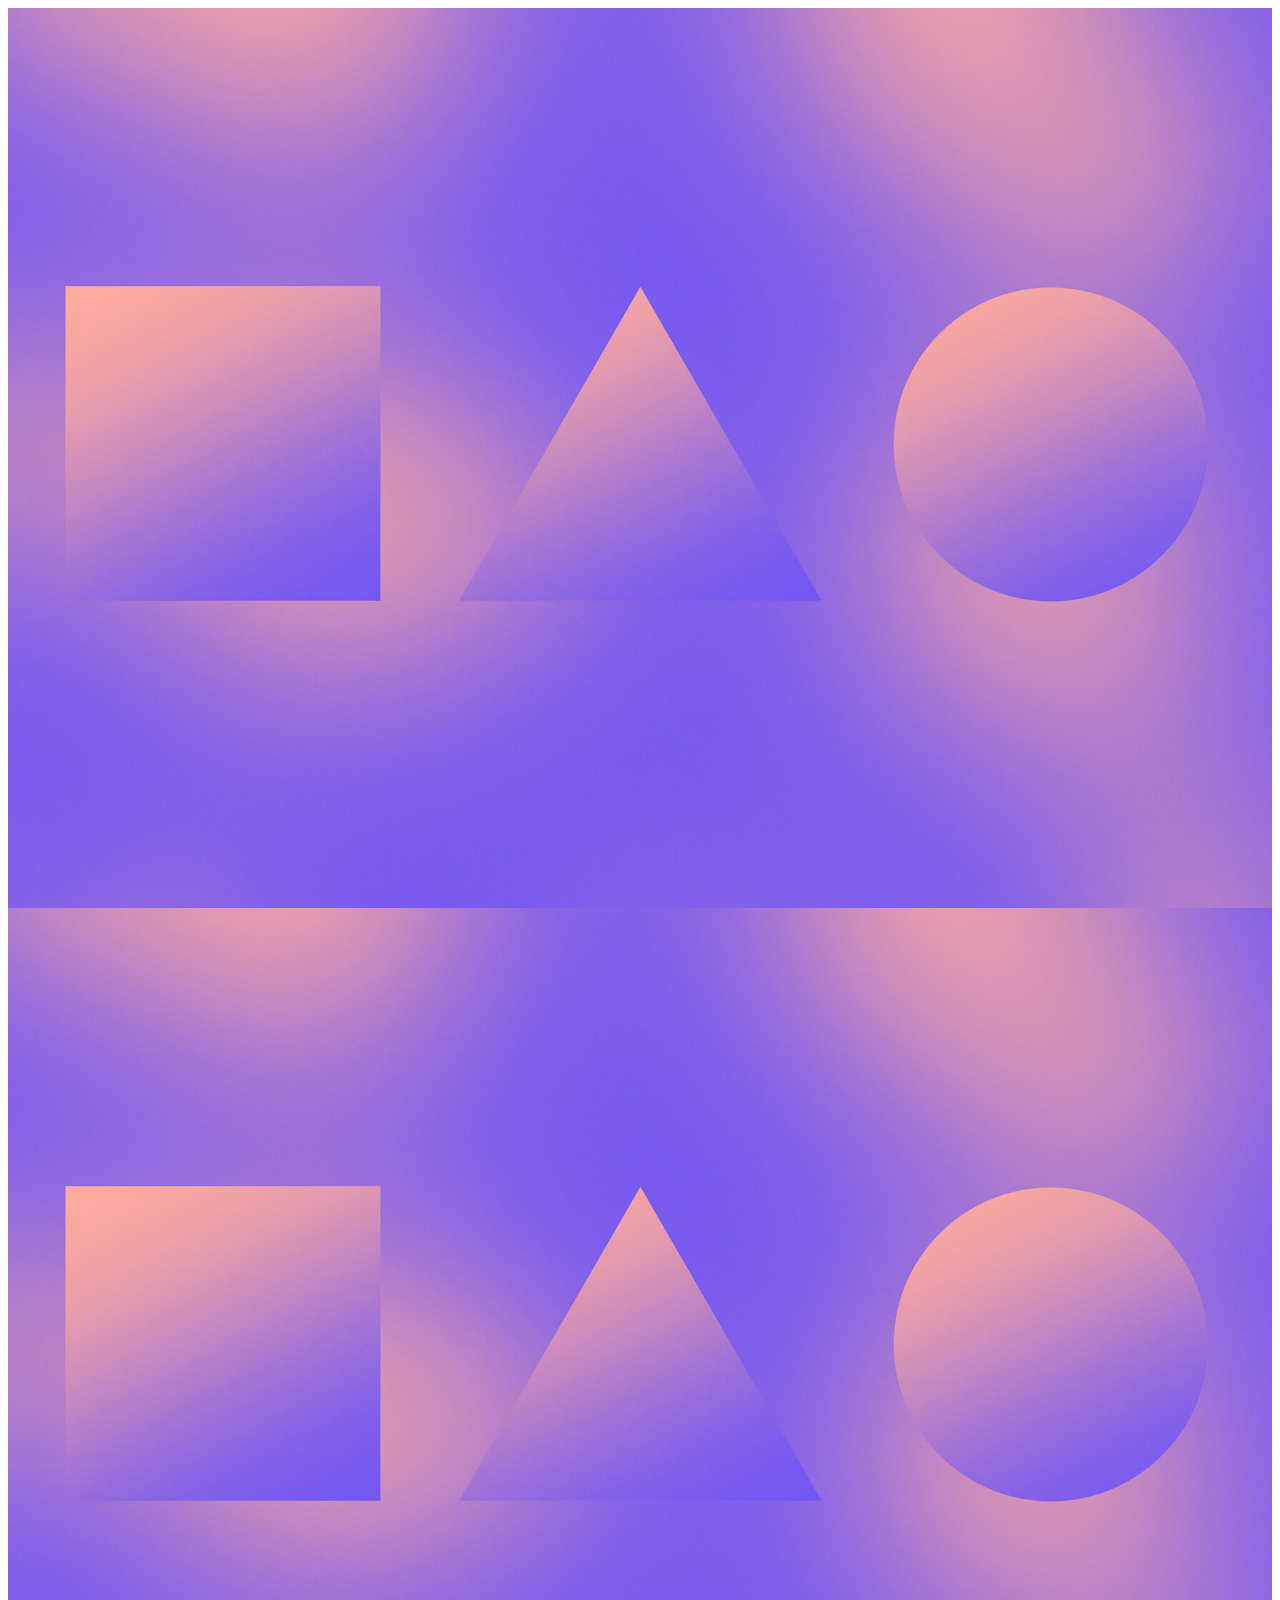
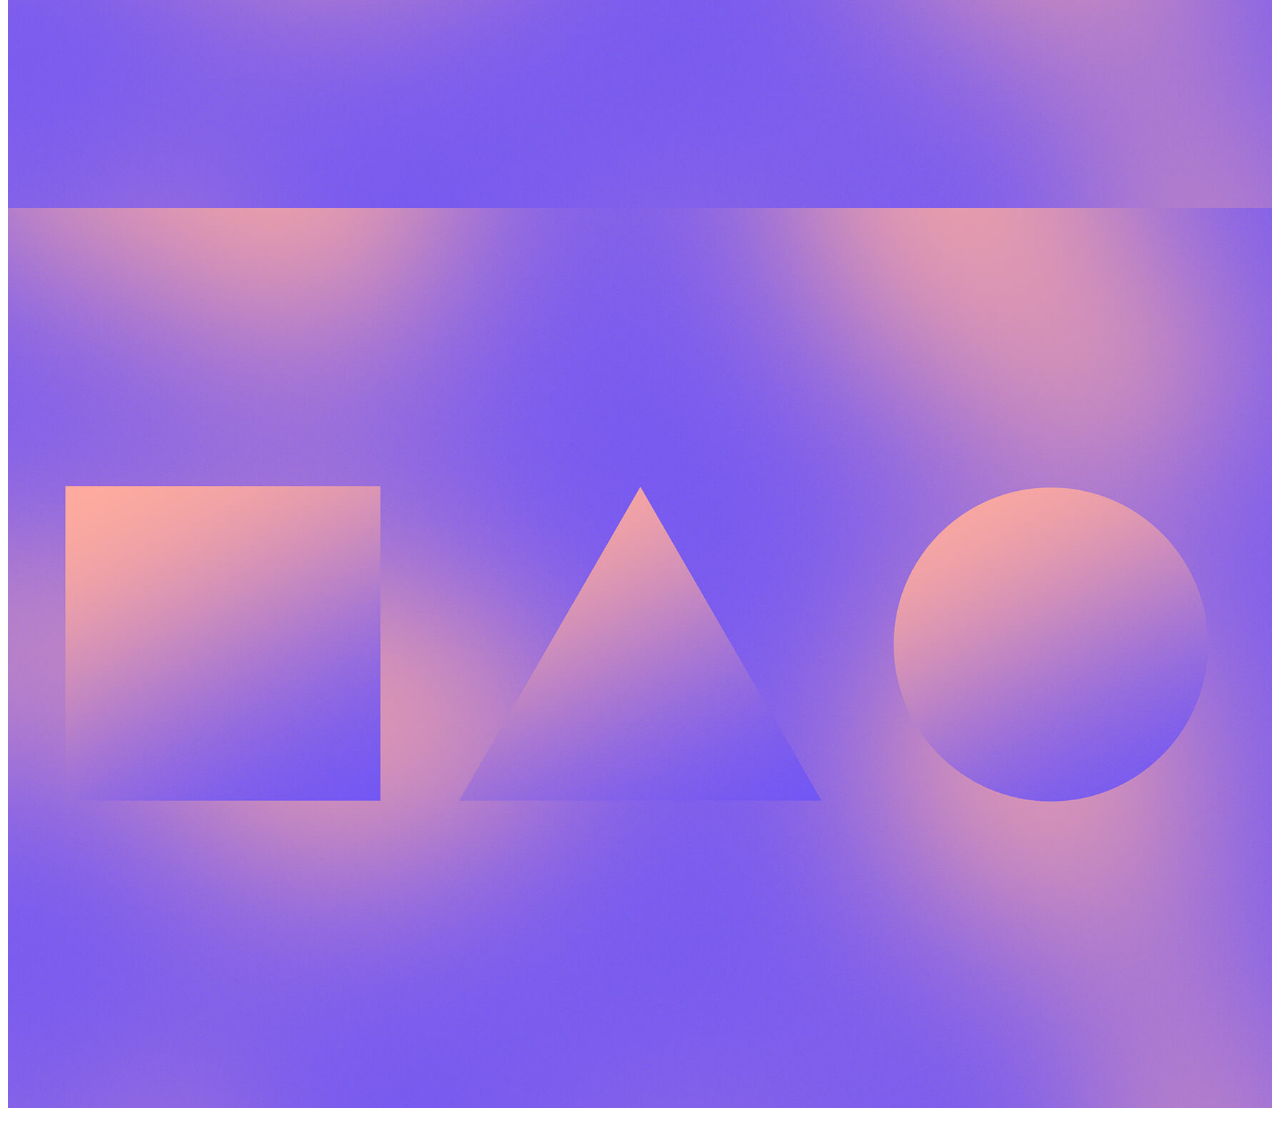
==== index.html @ d258dd38 "Finished Positioning Boxes" ====
<!DOCTYPE html>
<html lang="en">

<head>
    <meta charset="UTF-8">
    <meta name="viewport" content="width=device-width, initial-scale=1.0">
    <link rel="stylesheet" href="https://cdn.jsdelivr.net/npm/bootstrap@4.1.3/dist/css/bootstrap.min.css"
        integrity="sha384-MCw98/SFnGE8fJT3GXwEOngsV7Zt27NXFoaoApmYm81iuXoPkFOJwJ8ERdknLPMO" crossorigin="anonymous">
    <script src="https://code.jquery.com/jquery-3.3.1.slim.min.js"
        integrity="sha384-q8i/X+965DzO0rT7abK41JStQIAqVgRVzpbzo5smXKp4YfRvH+8abtTE1Pi6jizo"
        crossorigin="anonymous"></script>
    <script src="https://cdn.jsdelivr.net/npm/popper.js@1.14.3/dist/umd/popper.min.js"
        integrity="sha384-ZMP7rVo3mIykV+2+9J3UJ46jBk0WLaUAdn689aCwoqbBJiSnjAK/l8WvCWPIPm49"
        crossorigin="anonymous"></script>
    <script src="https://cdn.jsdelivr.net/npm/bootstrap@4.1.3/dist/js/bootstrap.min.js"
        integrity="sha384-ChfqqxuZUCnJSK3+MXmPNIyE6ZbWh2IMqE241rYiqJxyMiZ6OW/JmZQ5stwEULTy"
        crossorigin="anonymous"></script>
    <title>SSELF</title>
    <link rel="stylesheet" href="css/background.css">
    <link rel="stylesheet" href="css/animations.css">
    <script>
        document.addEventListener("DOMContentLoaded", function () {
            // Select all elements with the .content-box class
            const boxes = document.querySelectorAll(".content-box, .content-box-sm, .content-box-md, .content-box-lg");


            function checkScroll() {
                boxes.forEach(box => {
                    // Get the position of the box relative to the viewport
                    const boxTop = box.getBoundingClientRect().top;
                    const boxVisible = window.innerHeight - 100; // Trigger when 100px from bottom of viewport

                    if (boxTop < boxVisible) {
                        box.classList.add("show");  // Add the 'show' class to trigger the animation
                    }
                });
            }

            window.addEventListener("scroll", checkScroll);
            checkScroll();  // Run the function on page load in case elements are already in view
        });
    </script>

</head>

<body>
    <div class="background">
        <div class="center-box">
            <div class="content-box fadeIn">
                <h1>Welcome to SSELF</h1>
                <p>Empowering students through STEM experiences. lore</p>
            </div>
        </div>
    </div>
    <div class="background container-fluid">
        <!-- First Row -->
        <div class="row justify-content-center py-4">
            <div class="col-md-4">
                <div class="d-flex justify-content-center">
                    <div class="content-box-sm hidden">
                        <h2>Box 1 Small</h2>
                        <p>Lorem ipsum dolor sit, amet consectetur adipisicing elit. Suscipit omnis exercitationem
                            corporis aperiam! Qui delectus recusandae, accusantium, aliquid illo eligendi soluta,
                            tempore hic quaerat similique dicta ipsum quasi alias? Dolor!</p>
                    </div>
                </div>
            </div>
            <div class="col-md-4">
                <div class="d-flex justify-content-center">
                    <div class="content-box-md hidden">
                        <h2>Box 2 Medium</h2>
                        <p>Lorem ipsum dolor sit, amet consectetur adipisicing elit. Alias voluptatum quia illo vel
                            itaque voluptas, inventore nam porro, minus hic iste, odit recusandae quibusdam suscipit
                            praesentium provident quaerat atque facere?</p>
                    </div>
                </div>
            </div>
            <div class="col-md-4">
                <div class="d-flex justify-content-center">
                    <div class="content-box-lg hidden">
                        <h2>Box 3 Large</h2>
                        <p>Lorem ipsum dolor sit amet consectetur adipisicing elit. Accusamus ipsam voluptatibus
                            deserunt dolorum odit nesciunt maxime amet magnam asperiores voluptates quia, fuga
                            reprehenderit quidem assumenda, mollitia provident laborum nobis iusto!</p>
                    </div>
                </div>
            </div>
        </div>
    </div>
    <div class="background container-fluid">
        <div class="top-left-box">
            <div class="content-box-sm hidden">
                <h1>Top Left</h1>
                <p>Lorem ipsum dolor sit amet consectetur adipisicing elit. Adipisci numquam laborum maxime at inventore
                    minus quas tempore reiciendis ullam. Ea soluta odio placeat. Accusamus necessitatibus quo at
                    veritatis nulla explicabo?</p>
            </div>
        </div>
        <div class="top-center-box">
            <div class="content-box-sm hidden">
                <h1>Top Center</h1>
                <p>Lorem ipsum dolor sit amet consectetur adipisicing elit. Adipisci numquam laborum maxime at inventore
                    minus quas tempore reiciendis ullam. Ea soluta odio placeat. Accusamus necessitatibus quo at
                    veritatis nulla explicabo?</p>
            </div>
        </div>
        <div class="top-right-box">
            <div class="content-box-sm hidden">
                <h1>Right</h1>
                <p>Lorem ipsum dolor sit amet consectetur adipisicing elit. Adipisci numquam laborum maxime at inventore
                    minus quas tempore reiciendis ullam. Ea soluta odio placeat. Accusamus necessitatibus quo at
                    veritatis nulla explicabo?</p>
            </div>
        </div>
        <!--Center Row-->
        <div class="center-left-box">
            <div class="content-box-sm hidden">
                <h1>Left</h1>
                <p>Lorem ipsum dolor sit amet consectetur adipisicing elit. Adipisci numquam laborum maxime at inventore
                    minus quas tempore reiciendis ullam. Ea soluta odio placeat. Accusamus necessitatibus quo at
                    veritatis nulla explicabo?</p>
            </div>
        </div>
        <div class="center-box">
            <div class="content-box-sm hidden">
                <h1>Center</h1>
                <p>Lorem ipsum dolor sit amet consectetur adipisicing elit. Adipisci numquam laborum maxime at inventore
                    minus quas tempore reiciendis ullam. Ea soluta odio placeat. Accusamus necessitatibus quo at
                    veritatis nulla explicabo?</p>
            </div>
        </div>
        <div class="center-right-box">
            <div class="content-box-sm hidden">
                <h1>Right</h1>
                <p>Lorem ipsum dolor sit amet consectetur adipisicing elit. Adipisci numquam laborum maxime at inventore
                    minus quas tempore reiciendis ullam. Ea soluta odio placeat. Accusamus necessitatibus quo at
                    veritatis nulla explicabo?</p>
            </div>
        </div>
        <!--Bottom Row-->
        <div class="bottom-left-box">
            <div class="content-box-sm hidden">
                <h1>Bottom Left</h1>
                <p>Lorem ipsum dolor sit amet consectetur adipisicing elit. Adipisci numquam laborum maxime at inventore
                    minus quas tempore reiciendis ullam. Ea soluta odio placeat. Accusamus necessitatibus quo at
                    veritatis nulla explicabo?</p>
            </div>
        </div>
        <div class="bottom-center-box">
            <div class="content-box-sm hidden">
                <h1>Bottom Center</h1>
                <p>Lorem ipsum dolor sit amet consectetur adipisicing elit. Adipisci numquam laborum maxime at inventore
                    minus quas tempore reiciendis ullam. Ea soluta odio placeat. Accusamus necessitatibus quo at
                    veritatis nulla explicabo?</p>
            </div>
        </div>
        <div class="bottom-right-box">
            <div class="content-box-sm hidden">
                <h1>Bottom Right</h1>
                <p>Lorem ipsum dolor sit amet consectetur adipisicing elit. Adipisci numquam laborum maxime at inventore
                    minus quas tempore reiciendis ullam. Ea soluta odio placeat. Accusamus necessitatibus quo at
                    veritatis nulla explicabo?</p>
            </div>
        </div>
    </div>

</body>

</html>
---- css/background.css ----
.background {
    background: url('../bgsample.jpeg') no-repeat center center/cover;
    height: 100vh;
    position: relative;
}

/* Centered text box */
.content-box {
    background: rgba(255, 255, 255, 0.8);
    padding: 20px;
    border-radius: 10px;
    text-align: center;
    box-shadow: 0 4px 6px rgba(0, 0, 0, 0.1);
    max-width: 600px;
}

/* Widths */
.content-box-sm {
    background: rgba(255, 255, 255, 0.8);
    padding: 20px;
    border-radius: 10px;
    text-align: center;
    box-shadow: 0 4px 6px rgba(0, 0, 0, 0.1);
    max-width: 400px;
}

.content-box-md {
    background: rgba(255, 255, 255, 0.8);
    padding: 20px;
    border-radius: 10px;
    text-align: center;
    box-shadow: 0 4px 6px rgba(0, 0, 0, 0.1);
    max-width: 600px;
}

.content-box-lg {
    background: rgba(255, 255, 255, 0.8);
    padding: 20px;
    border-radius: 10px;
    text-align: center;
    box-shadow: 0 4px 6px rgba(0, 0, 0, 0.1);
    width: 800px; /* Make it fill the column */
}

/* Center Positioned Box */
.center-box {
    position: absolute;
    top: 50%;
    left: 50%;
    transform: translateY(-50%) translateX(-50%); 
}

/* Center Left Positioned Box */
.center-left-box {
    position: absolute;
    top: 50%;
    left: 20px;
    transform: translateY(-50%); /* Centers vertically */
}

/* Center Right Positioned Box */
.center-right-box {
    position: absolute;
    top: 50%;
    right: 20px;
    transform: translateY(-50%);
}

/* Top Right Positioned Box */
.top-right-box {
    position: absolute;
    top: 20px; /* Adjust as needed */
    right: 20px; /* Adjust as needed */
}

/* Top Left Positioned Box */
.top-left-box {
    position: absolute;
    top: 20px;
    left: 20px;
}

.top-center-box {
    position: absolute;
    top: 20px;
    left: 50%;
    transform: translateX(-50%); 
}

/* Bottom Right Positioned Box */
.bottom-right-box {
    position: absolute;
    bottom: 20px;
    right: 20px;
}

/* Bottom Left Positioned Box */
.bottom-left-box {
    position: absolute;
    bottom: 20px;
    left: 20px;
}

.bottom-center-box {
    position: absolute;
    bottom: 20px;
    left: 50%;
    transform: translateX(-50%); 
}
---- css/animations.css ----
.hidden {
    opacity: 0;
    transform: translateY(50px);
    transition: opacity 1s ease-out, transform 1s ease-out;
}

.show {
    opacity: 1;
    transform: translateY(0);
}

@keyframes fadeIn {
    0% {
        opacity: 0;
        transform: translateY(50px);
    }
    100% {
        opacity: 1;
        transform: translateY(0);
    }
}

.fadeIn {
    /* Animation */
    opacity: 0; /* Start hidden */
    animation: fadeIn 1.5s ease-out forwards;
}
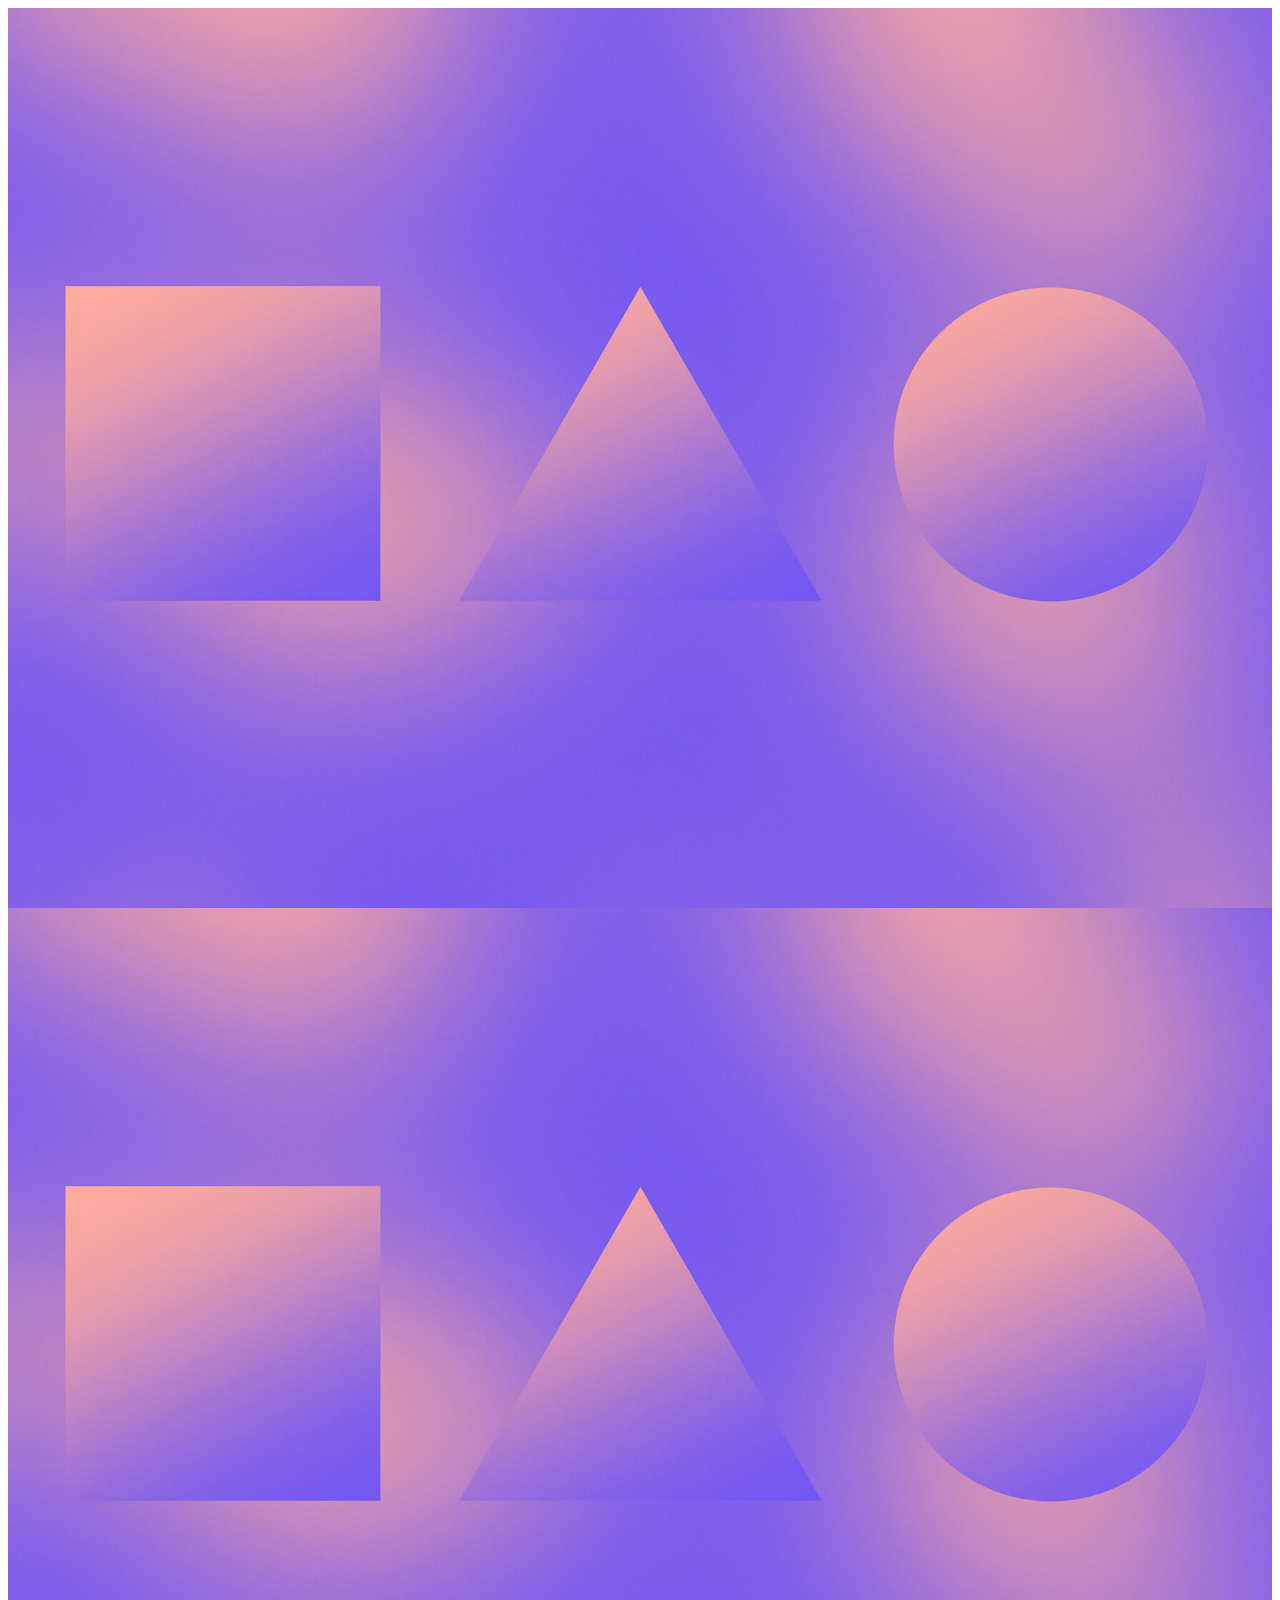
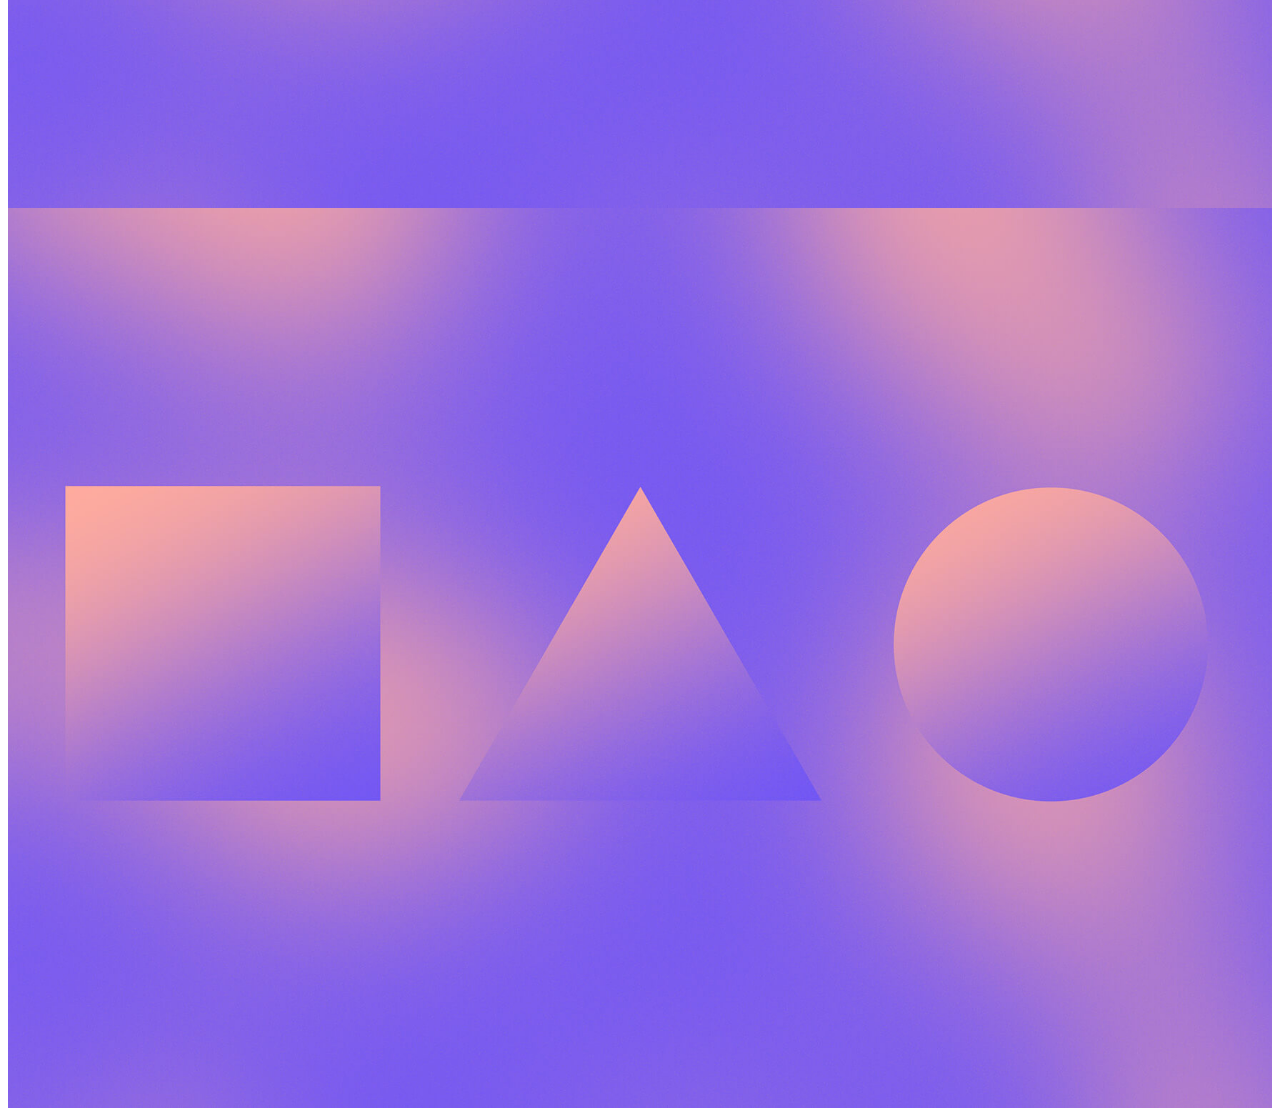
==== commit bff99811: "changed font, revised positioning using columns" ====
--- a/index.html
+++ b/index.html
@@ -18,6 +18,7 @@
     <title>SSELF</title>
     <link rel="stylesheet" href="css/background.css">
     <link rel="stylesheet" href="css/animations.css">
+    <link rel="stylesheet" href="css/typography.css">
     <script>
         document.addEventListener("DOMContentLoaded", function () {
             // Select all elements with the .content-box class
@@ -54,7 +55,7 @@
     </div>
     <div class="background container-fluid">
         <!-- First Row -->
-        <div class="row justify-content-center py-4">
+        <div class="row py-4">
             <div class="col-md-4">
                 <div class="d-flex justify-content-center">
                     <div class="content-box-sm hidden">
@@ -88,82 +89,30 @@
         </div>
     </div>
     <div class="background container-fluid">
-        <div class="top-left-box">
-            <div class="content-box-sm hidden">
-                <h1>Top Left</h1>
-                <p>Lorem ipsum dolor sit amet consectetur adipisicing elit. Adipisci numquam laborum maxime at inventore
-                    minus quas tempore reiciendis ullam. Ea soluta odio placeat. Accusamus necessitatibus quo at
-                    veritatis nulla explicabo?</p>
+        
+        <div class="row py-4 justify-content-center v-center">
+            <div class="col-md-4">
+                <div class="d-flex">
+                    <div class="content-box-lg hidden">
+                        <h2>Box 1 Medium</h2>
+                        <p>Lorem ipsum dolor sit, amet consectetur adipisicing elit. Alias voluptatum quia illo vel
+                            itaque voluptas, inventore nam porro, minus hic iste, odit recusandae quibusdam suscipit
+                            praesentium provident quaerat atque facere?</p>
+                    </div>
+                </div>
             </div>
-        </div>
-        <div class="top-center-box">
-            <div class="content-box-sm hidden">
-                <h1>Top Center</h1>
-                <p>Lorem ipsum dolor sit amet consectetur adipisicing elit. Adipisci numquam laborum maxime at inventore
-                    minus quas tempore reiciendis ullam. Ea soluta odio placeat. Accusamus necessitatibus quo at
-                    veritatis nulla explicabo?</p>
-            </div>
-        </div>
-        <div class="top-right-box">
-            <div class="content-box-sm hidden">
-                <h1>Right</h1>
-                <p>Lorem ipsum dolor sit amet consectetur adipisicing elit. Adipisci numquam laborum maxime at inventore
-                    minus quas tempore reiciendis ullam. Ea soluta odio placeat. Accusamus necessitatibus quo at
-                    veritatis nulla explicabo?</p>
-            </div>
-        </div>
-        <!--Center Row-->
-        <div class="center-left-box">
-            <div class="content-box-sm hidden">
-                <h1>Left</h1>
-                <p>Lorem ipsum dolor sit amet consectetur adipisicing elit. Adipisci numquam laborum maxime at inventore
-                    minus quas tempore reiciendis ullam. Ea soluta odio placeat. Accusamus necessitatibus quo at
-                    veritatis nulla explicabo?</p>
-            </div>
-        </div>
-        <div class="center-box">
-            <div class="content-box-sm hidden">
-                <h1>Center</h1>
-                <p>Lorem ipsum dolor sit amet consectetur adipisicing elit. Adipisci numquam laborum maxime at inventore
-                    minus quas tempore reiciendis ullam. Ea soluta odio placeat. Accusamus necessitatibus quo at
-                    veritatis nulla explicabo?</p>
-            </div>
-        </div>
-        <div class="center-right-box">
-            <div class="content-box-sm hidden">
-                <h1>Right</h1>
-                <p>Lorem ipsum dolor sit amet consectetur adipisicing elit. Adipisci numquam laborum maxime at inventore
-                    minus quas tempore reiciendis ullam. Ea soluta odio placeat. Accusamus necessitatibus quo at
-                    veritatis nulla explicabo?</p>
-            </div>
-        </div>
-        <!--Bottom Row-->
-        <div class="bottom-left-box">
-            <div class="content-box-sm hidden">
-                <h1>Bottom Left</h1>
-                <p>Lorem ipsum dolor sit amet consectetur adipisicing elit. Adipisci numquam laborum maxime at inventore
-                    minus quas tempore reiciendis ullam. Ea soluta odio placeat. Accusamus necessitatibus quo at
-                    veritatis nulla explicabo?</p>
-            </div>
-        </div>
-        <div class="bottom-center-box">
-            <div class="content-box-sm hidden">
-                <h1>Bottom Center</h1>
-                <p>Lorem ipsum dolor sit amet consectetur adipisicing elit. Adipisci numquam laborum maxime at inventore
-                    minus quas tempore reiciendis ullam. Ea soluta odio placeat. Accusamus necessitatibus quo at
-                    veritatis nulla explicabo?</p>
-            </div>
-        </div>
-        <div class="bottom-right-box">
-            <div class="content-box-sm hidden">
-                <h1>Bottom Right</h1>
-                <p>Lorem ipsum dolor sit amet consectetur adipisicing elit. Adipisci numquam laborum maxime at inventore
-                    minus quas tempore reiciendis ullam. Ea soluta odio placeat. Accusamus necessitatibus quo at
-                    veritatis nulla explicabo?</p>
+            <div class="col-md-4">
+                <div class="d-flex">
+                    <div class="content-box-lg hidden">
+                        <h2>Box 2 Medium</h2>
+                        <p>Lorem ipsum dolor sit, amet consectetur adipisicing elit. Alias voluptatum quia illo vel
+                            itaque voluptas, inventore nam porro, minus hic iste, odit recusandae quibusdam suscipit
+                            praesentium provident quaerat atque facere?</p>
+                    </div>
+                </div>
             </div>
         </div>
     </div>
-
 </body>
 
 </html>--- a/css/background.css
+++ b/css/background.css
@@ -12,6 +12,7 @@
     text-align: center;
     box-shadow: 0 4px 6px rgba(0, 0, 0, 0.1);
     max-width: 600px;
+    margin-bottom: 20px;
 }
 
 /* Widths */
@@ -22,6 +23,7 @@
     text-align: center;
     box-shadow: 0 4px 6px rgba(0, 0, 0, 0.1);
     max-width: 400px;
+    margin-bottom: 20px;
 }
 
 .content-box-md {
@@ -31,6 +33,7 @@
     text-align: center;
     box-shadow: 0 4px 6px rgba(0, 0, 0, 0.1);
     max-width: 600px;
+    margin-bottom: 20px;
 }
 
 .content-box-lg {
@@ -40,6 +43,13 @@
     text-align: center;
     box-shadow: 0 4px 6px rgba(0, 0, 0, 0.1);
     width: 800px; /* Make it fill the column */
+    margin-bottom: 20px;
+}
+
+.v-center{
+    position: relative;
+    top: 50%;
+    transform: translateY(-50%);
 }
 
 /* Center Positioned Box */
--- a/css/typography.css
+++ b/css/typography.css
@@ -0,0 +1,11 @@
+h1 {
+    font-family: Impact, Haettenschweiler, 'Arial Narrow Bold', sans-serif;
+}
+
+h2 {
+    font-family: Impact, Haettenschweiler, 'Arial Narrow Bold', sans-serif;
+}
+
+p {
+    font-family: Cambria, Cochin, Georgia, Times, 'Times New Roman', serif
+}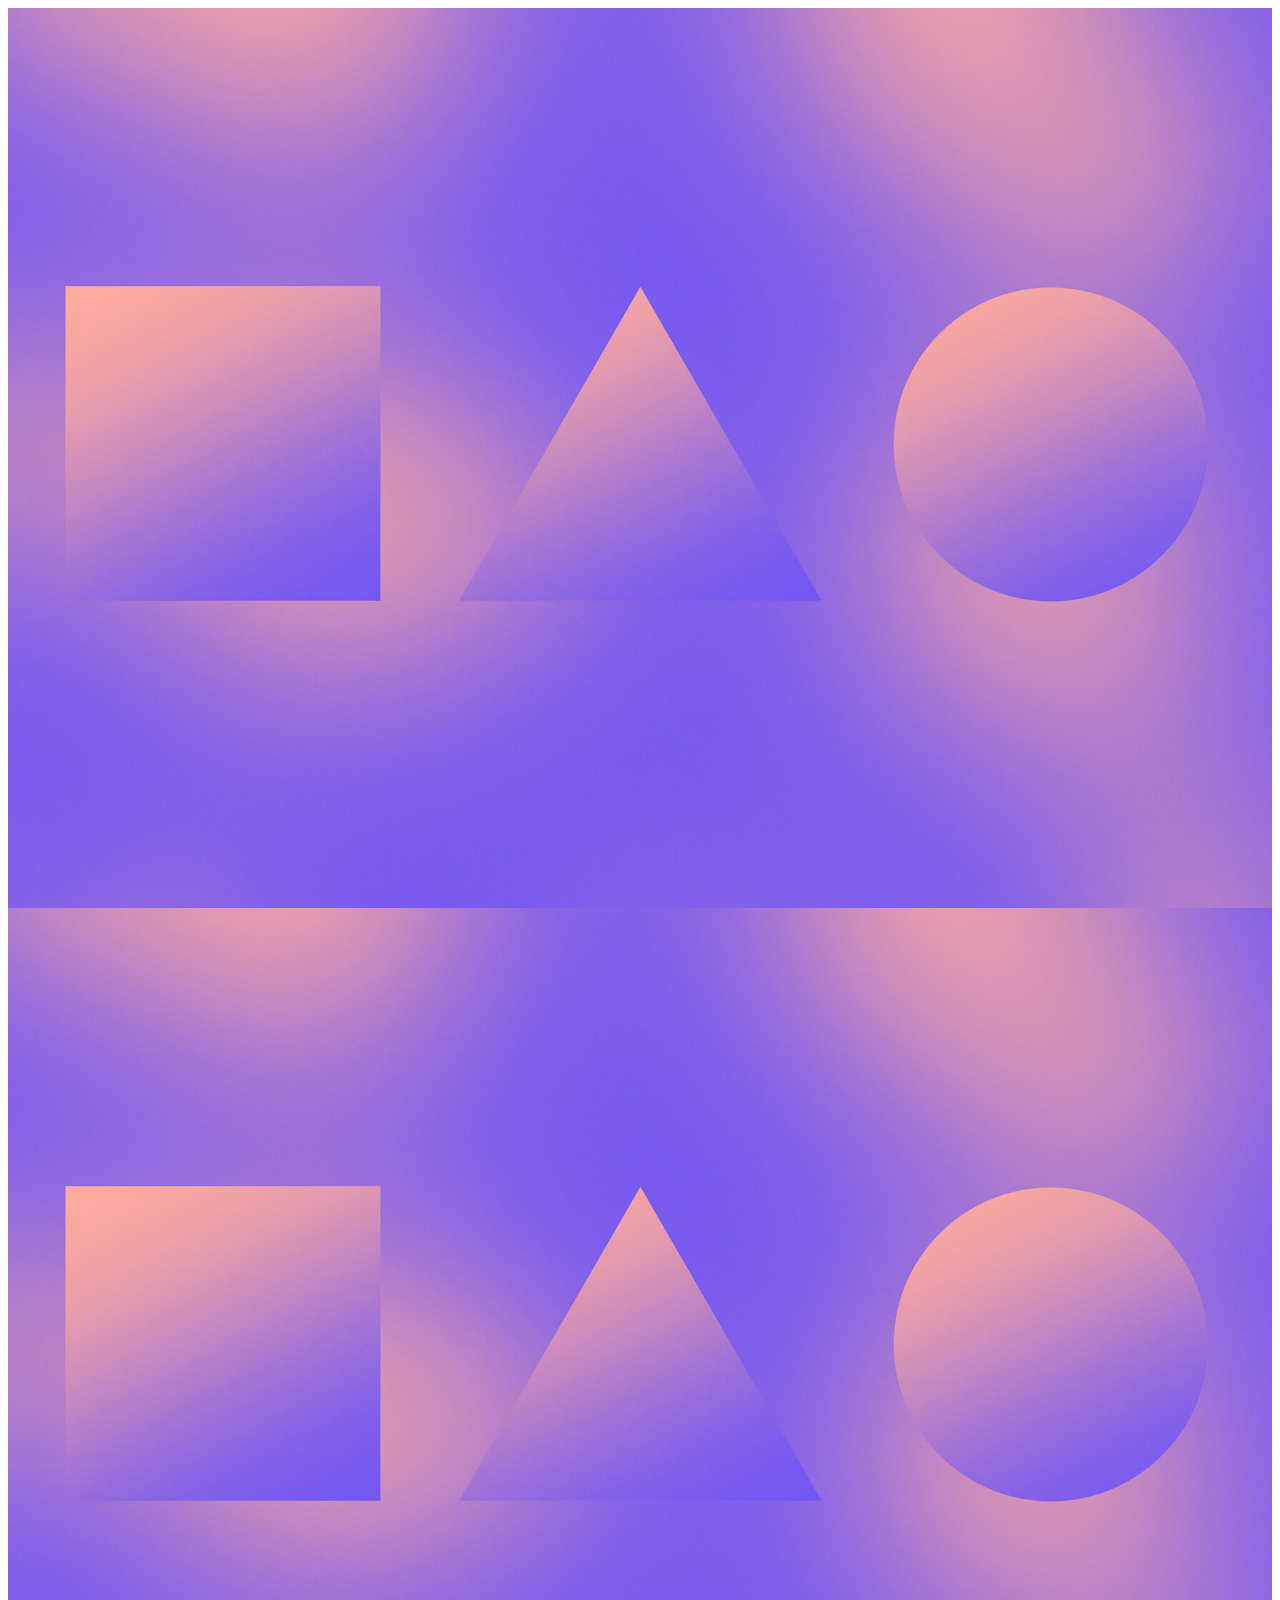
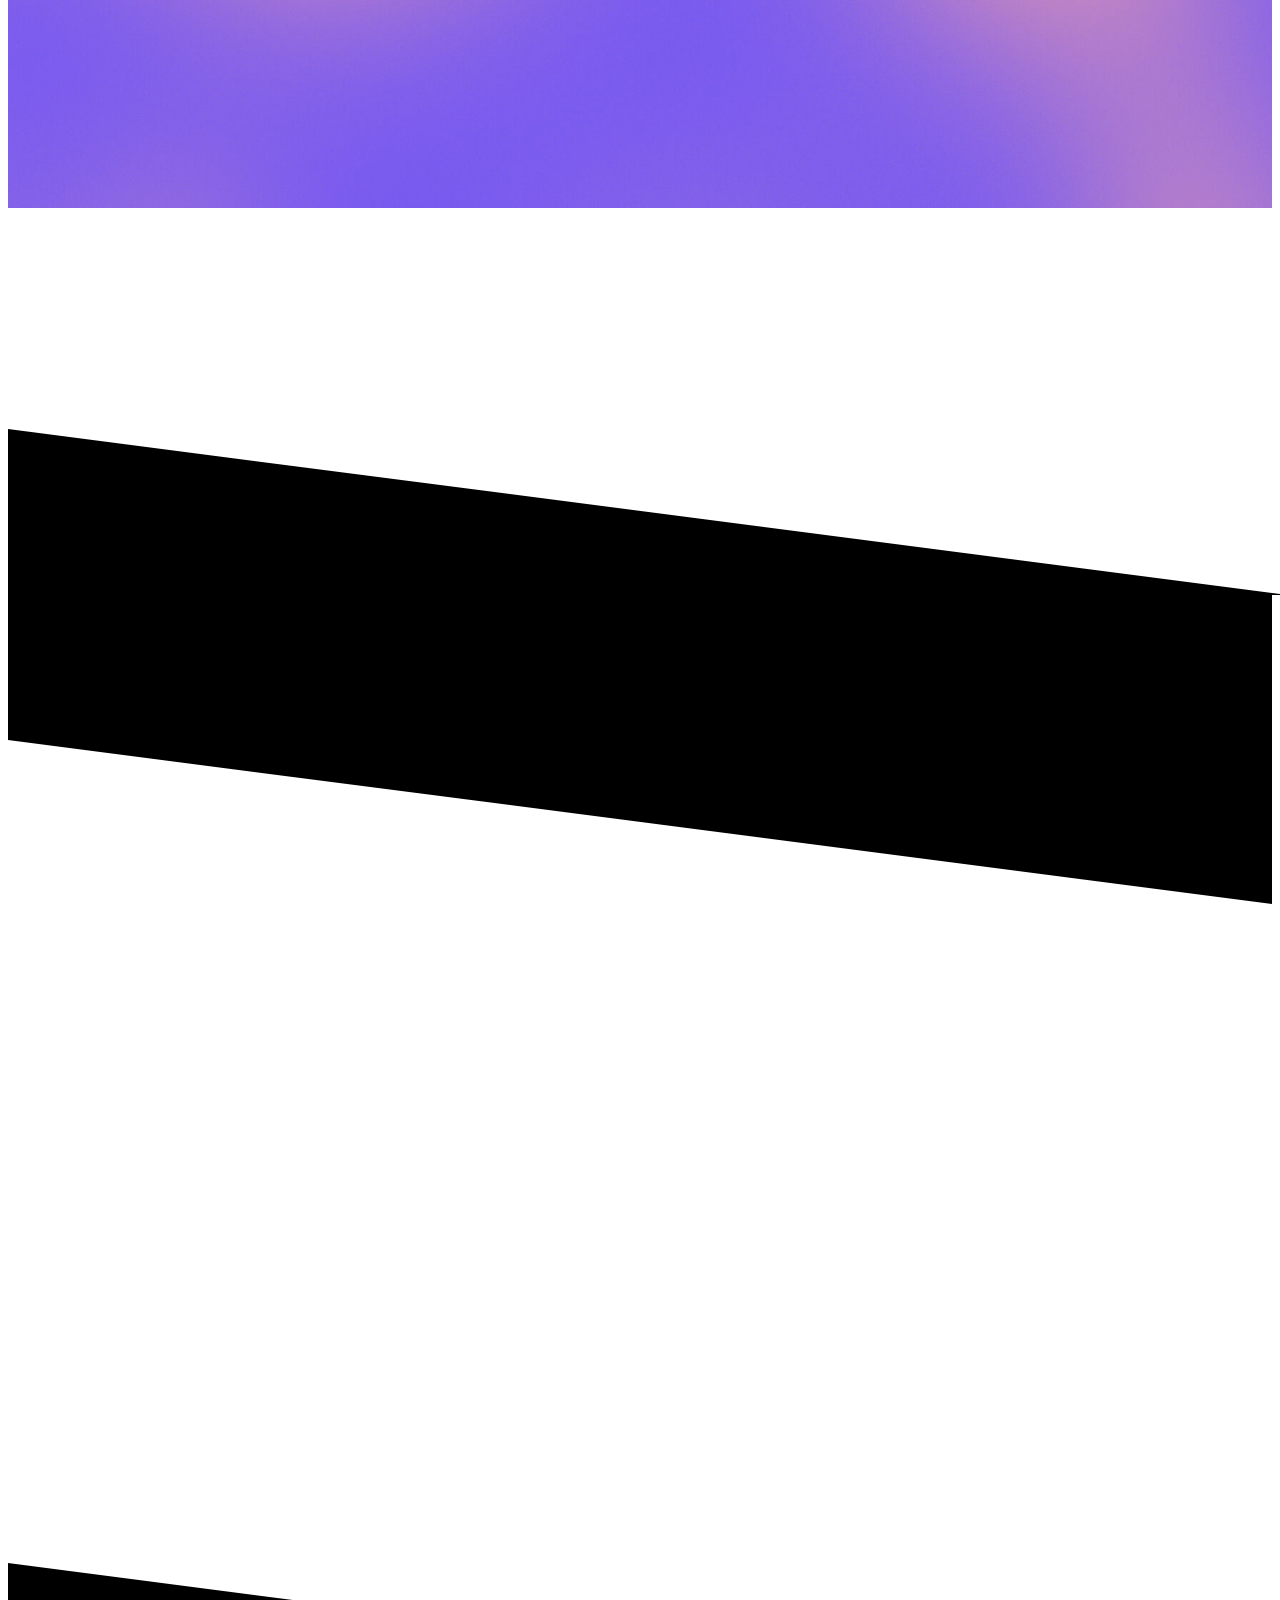
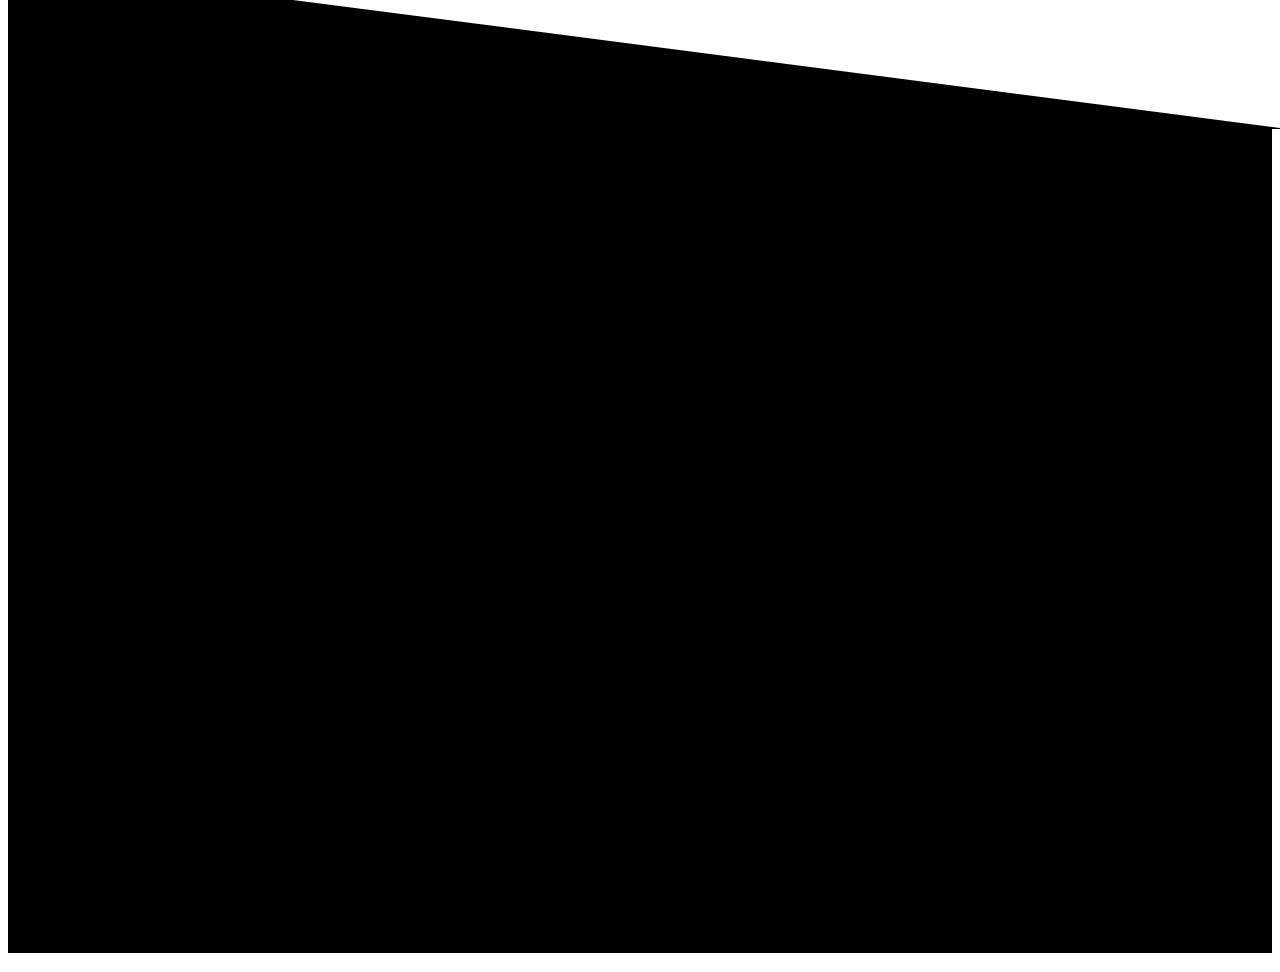
==== commit 8b532982: "revised css and added a sample content page" ====
--- a/index.html
+++ b/index.html
@@ -4,6 +4,7 @@
 <head>
     <meta charset="UTF-8">
     <meta name="viewport" content="width=device-width, initial-scale=1.0">
+    <!-- stylesheets -->
     <link rel="stylesheet" href="https://cdn.jsdelivr.net/npm/bootstrap@4.1.3/dist/css/bootstrap.min.css"
         integrity="sha384-MCw98/SFnGE8fJT3GXwEOngsV7Zt27NXFoaoApmYm81iuXoPkFOJwJ8ERdknLPMO" crossorigin="anonymous">
     <script src="https://code.jquery.com/jquery-3.3.1.slim.min.js"
@@ -15,14 +16,15 @@
     <script src="https://cdn.jsdelivr.net/npm/bootstrap@4.1.3/dist/js/bootstrap.min.js"
         integrity="sha384-ChfqqxuZUCnJSK3+MXmPNIyE6ZbWh2IMqE241rYiqJxyMiZ6OW/JmZQ5stwEULTy"
         crossorigin="anonymous"></script>
-    <title>SSELF</title>
     <link rel="stylesheet" href="css/background.css">
     <link rel="stylesheet" href="css/animations.css">
     <link rel="stylesheet" href="css/typography.css">
+    <link rel="stylesheet" href="css/content-box.css">
+    <title>SSELF</title>
     <script>
         document.addEventListener("DOMContentLoaded", function () {
             // Select all elements with the .content-box class
-            const boxes = document.querySelectorAll(".content-box, .content-box-sm, .content-box-md, .content-box-lg");
+            const boxes = document.querySelectorAll("content-box");
 
 
             function checkScroll() {
@@ -53,66 +55,154 @@
             </div>
         </div>
     </div>
+
+
     <div class="background container-fluid">
         <!-- First Row -->
         <div class="row py-4">
-            <div class="col-md-4">
+            <div class="col-md-12">
                 <div class="d-flex justify-content-center">
-                    <div class="content-box-sm hidden">
+                    <content-box class="sm hidden">
                         <h2>Box 1 Small</h2>
                         <p>Lorem ipsum dolor sit, amet consectetur adipisicing elit. Suscipit omnis exercitationem
                             corporis aperiam! Qui delectus recusandae, accusantium, aliquid illo eligendi soluta,
                             tempore hic quaerat similique dicta ipsum quasi alias? Dolor!</p>
-                    </div>
-                </div>
-            </div>
-            <div class="col-md-4">
+                    </content-box>
+                </div>
+            </div>
+
+            <div class="col-md-12">
                 <div class="d-flex justify-content-center">
-                    <div class="content-box-md hidden">
+                    <content-box class="md hidden">
                         <h2>Box 2 Medium</h2>
                         <p>Lorem ipsum dolor sit, amet consectetur adipisicing elit. Alias voluptatum quia illo vel
                             itaque voluptas, inventore nam porro, minus hic iste, odit recusandae quibusdam suscipit
                             praesentium provident quaerat atque facere?</p>
-                    </div>
-                </div>
-            </div>
-            <div class="col-md-4">
+                    </content-box>
+                </div>
+            </div>
+            <div class="col-md-12">
                 <div class="d-flex justify-content-center">
-                    <div class="content-box-lg hidden">
+                    <content-box class="lg hidden">
                         <h2>Box 3 Large</h2>
                         <p>Lorem ipsum dolor sit amet consectetur adipisicing elit. Accusamus ipsam voluptatibus
                             deserunt dolorum odit nesciunt maxime amet magnam asperiores voluptates quia, fuga
                             reprehenderit quidem assumenda, mollitia provident laborum nobis iusto!</p>
-                    </div>
-                </div>
-            </div>
-        </div>
-    </div>
-    <div class="background container-fluid">
-        
-        <div class="row py-4 justify-content-center v-center">
-            <div class="col-md-4">
-                <div class="d-flex">
-                    <div class="content-box-lg hidden">
+                    </content-box>
+                </div>
+            </div>
+        </div>
+    </div>
+
+    <div class="seperator"></div>
+    <div class="bg white container-fluid my-4">
+        <div class="row py-4 justify-content-center ">
+            <div class="col-md-4">
+                <div class="d-flex">
+                    <content-box class="lg hidden">
                         <h2>Box 1 Medium</h2>
                         <p>Lorem ipsum dolor sit, amet consectetur adipisicing elit. Alias voluptatum quia illo vel
                             itaque voluptas, inventore nam porro, minus hic iste, odit recusandae quibusdam suscipit
                             praesentium provident quaerat atque facere?</p>
-                    </div>
-                </div>
-            </div>
-            <div class="col-md-4">
-                <div class="d-flex">
-                    <div class="content-box-lg hidden">
+                    </content-box>
+                </div>
+            </div>
+            <div class="col-md-4">
+                <div class="d-flex">
+                    <content-box class="lg hidden">
                         <h2>Box 2 Medium</h2>
                         <p>Lorem ipsum dolor sit, amet consectetur adipisicing elit. Alias voluptatum quia illo vel
                             itaque voluptas, inventore nam porro, minus hic iste, odit recusandae quibusdam suscipit
                             praesentium provident quaerat atque facere?</p>
-                    </div>
-                </div>
-            </div>
-        </div>
-    </div>
+                    </content-box>
+                </div>
+            </div>
+        </div>
+    </div>
+    <div class="seperator-black"></div>
+    <div class="bg black container-fluid">
+        <div class="row py-4 justify-content-center ">
+            <div class="col-md-4">
+                <div class="d-flex">
+                    <content-box class="lg hidden">
+                        <h2>Box 1 Medium</h2>
+                        <p>Lorem ipsum dolor sit, amet consectetur adipisicing elit. Alias voluptatum quia illo vel
+                            itaque voluptas, inventore nam porro, minus hic iste, odit recusandae quibusdam suscipit
+                            praesentium provident quaerat atque facere?</p>
+                    </content-box>
+                </div>
+            </div>
+            <div class="col-md-4">
+                <div class="d-flex">
+                    <content-box class="lg hidden">
+                        <h2>Box 2 Medium</h2>
+                        <p>Lorem ipsum dolor sit, amet consectetur adipisicing elit. Alias voluptatum quia illo vel
+                            itaque voluptas, inventore nam porro, minus hic iste, odit recusandae quibusdam suscipit
+                            praesentium provident quaerat atque facere?</p>
+                    </content-box>
+                </div>
+            </div>
+        </div>
+    </div>
+    <div class="seperator-white"></div>
+
+    <div class="bg white container-fluid">
+        <div class="row py-4 justify-content-center ">
+            <div class="col-md-12">
+                <div class="d-flex">
+                    <content-box class="max hidden">
+                        <div class="row">
+                            <div class="col-md-4">
+                                <div class="v-center">
+                                    <h2>Box 2 Medium</h2>
+                                    <p>Lorem ipsum dolor sit, amet consectetur adipisicing elit. Alias voluptatum quia
+                                        illo vel
+                                        itaque voluptas, inventore nam porro, minus hic iste, odit recusandae quibusdam
+                                        suscipit
+                                        praesentium provident quaerat atque facere?</p>
+                                </div>
+                            </div>
+                            <div class="col-md-8">
+                                <img src="bgsample.jpeg" width="100%">
+                            </div>
+                        </div>
+                    </content-box>
+                </div>
+            </div>
+        </div>
+    </div>
+
+
+    <div class="seperator-black"></div>
+
+    <div class="bg black container-fluid">
+        <div class="row py-4 justify-content-center ">
+            <div class="col-md-12">
+                <div class="d-flex">
+                    <content-box class="max hidden">
+                        <div class="row">
+                            <div class="col-md-8">
+
+                                <img class="hoverable" src="bgsample.jpeg" width="100%">
+                            </div>
+                            <div class="col-md-4">
+                                <div class="v-center">
+                                    <h2>Box 2 Medium</h2>
+                                    <p>Lorem ipsum dolor sit, amet consectetur adipisicing elit. Alias voluptatum quia
+                                        illo vel
+                                        itaque voluptas, inventore nam porro, minus hic iste, odit recusandae quibusdam
+                                        suscipit
+                                        praesentium provident quaerat atque facere?</p>
+                                </div>
+                            </div>
+                        </div>
+                    </content-box>
+                </div>
+            </div>
+        </div>
+    </div>
+
+
 </body>
 
 </html>--- a/css/background.css
+++ b/css/background.css
@@ -2,118 +2,44 @@
     background: url('../bgsample.jpeg') no-repeat center center/cover;
     height: 100vh;
     position: relative;
+    z-index: -1;
 }
 
-/* Centered text box */
-.content-box {
-    background: rgba(255, 255, 255, 0.8);
-    padding: 20px;
-    border-radius: 10px;
-    text-align: center;
-    box-shadow: 0 4px 6px rgba(0, 0, 0, 0.1);
-    max-width: 600px;
-    margin-bottom: 20px;
+.bg {
+    background-color: transparent;
 }
 
-/* Widths */
-.content-box-sm {
-    background: rgba(255, 255, 255, 0.8);
-    padding: 20px;
-    border-radius: 10px;
-    text-align: center;
-    box-shadow: 0 4px 6px rgba(0, 0, 0, 0.1);
-    max-width: 400px;
-    margin-bottom: 20px;
+.bg.white {
+    background-color: white;
 }
 
-.content-box-md {
-    background: rgba(255, 255, 255, 0.8);
-    padding: 20px;
-    border-radius: 10px;
-    text-align: center;
-    box-shadow: 0 4px 6px rgba(0, 0, 0, 0.1);
-    max-width: 600px;
-    margin-bottom: 20px;
+.bg.black {
+    background-color: black;
 }
 
-.content-box-lg {
-    background: rgba(255, 255, 255, 0.8);
-    padding: 20px;
-    border-radius: 10px;
-    text-align: center;
-    box-shadow: 0 4px 6px rgba(0, 0, 0, 0.1);
-    width: 800px; /* Make it fill the column */
-    margin-bottom: 20px;
+.bg.blue {
+    background-color:#0c2c6c;
 }
 
-.v-center{
-    position: relative;
-    top: 50%;
-    transform: translateY(-50%);
+.seperator {
+    width: 0;
+    height: 0;
+    border-right: 100vw solid transparent;
+    border-bottom: 6vw solid transparent;
 }
-
-/* Center Positioned Box */
-.center-box {
-    position: absolute;
-    top: 50%;
-    left: 50%;
-    transform: translateY(-50%) translateX(-50%); 
+.seperator-white {
+    width: 0;
+    height: 0;
+    border-right: 100vw solid transparent;
+    border-bottom: 13vw solid white;
+    margin-top: -13vw;
+    z-index: 1;
 }
-
-/* Center Left Positioned Box */
-.center-left-box {
-    position: absolute;
-    top: 50%;
-    left: 20px;
-    transform: translateY(-50%); /* Centers vertically */
-}
-
-/* Center Right Positioned Box */
-.center-right-box {
-    position: absolute;
-    top: 50%;
-    right: 20px;
-    transform: translateY(-50%);
-}
-
-/* Top Right Positioned Box */
-.top-right-box {
-    position: absolute;
-    top: 20px; /* Adjust as needed */
-    right: 20px; /* Adjust as needed */
-}
-
-/* Top Left Positioned Box */
-.top-left-box {
-    position: absolute;
-    top: 20px;
-    left: 20px;
-}
-
-.top-center-box {
-    position: absolute;
-    top: 20px;
-    left: 50%;
-    transform: translateX(-50%); 
-}
-
-/* Bottom Right Positioned Box */
-.bottom-right-box {
-    position: absolute;
-    bottom: 20px;
-    right: 20px;
-}
-
-/* Bottom Left Positioned Box */
-.bottom-left-box {
-    position: absolute;
-    bottom: 20px;
-    left: 20px;
-}
-
-.bottom-center-box {
-    position: absolute;
-    bottom: 20px;
-    left: 50%;
-    transform: translateX(-50%); 
-}
+.seperator-black {
+    width: 0;
+    height: 0;
+    border-right: 100vw solid transparent;
+    border-bottom: 13vw solid black;
+    margin-top: -13vw;
+    z-index: 1;
+}--- a/css/typography.css
+++ b/css/typography.css
@@ -1,11 +1,21 @@
 h1 {
     font-family: Impact, Haettenschweiler, 'Arial Narrow Bold', sans-serif;
+    color: #0c2c6c;
 }
 
 h2 {
     font-family: Impact, Haettenschweiler, 'Arial Narrow Bold', sans-serif;
+    color: #0c2c6c;
 }
 
 p {
     font-family: Cambria, Cochin, Georgia, Times, 'Times New Roman', serif
+}
+
+.txt {
+    color: black;
+}
+
+.txt.white {
+    color: white;
 }--- a/css/content-box.css
+++ b/css/content-box.css
@@ -0,0 +1,119 @@
+content-box {
+    background: rgba(255, 255, 255, .95);
+    padding: 20px;
+    border-radius: 10px;
+    text-align: center;
+    box-shadow: 0 4px 6px rgba(0, 0, 0, 0.1);
+    max-width: 600px;
+    margin-bottom: 20px;
+    z-index: 5;
+}
+
+content-box.sm {
+    max-width: 400px;
+}
+
+content-box.md {
+    max-width: 600px;
+}
+
+content-box.lg {
+    max-width: 800px;
+}
+
+content-box.max {
+   max-width: 100vw;
+}
+
+
+.content-box {
+    background: rgba(255, 255, 255, 0.8);
+    padding: 20px;
+    border-radius: 10px;
+    text-align: center;
+    box-shadow: 0 4px 6px rgba(0, 0, 0, 0.1);
+    max-width: 600px;
+    margin-bottom: 20px;
+}
+
+/* Widths */
+
+
+
+
+
+
+
+
+
+.v-center{
+    position: relative;
+    top: 50%;
+    transform: translateY(-50%);
+}
+
+/* Center Positioned Box */
+.center-box {
+    position: absolute;
+    top: 50%;
+    left: 50%;
+    transform: translateY(-50%) translateX(-50%); 
+}
+
+/* Center Left Positioned Box */
+.center-left-box {
+    position: absolute;
+    top: 50%;
+    left: 20px;
+    transform: translateY(-50%); /* Centers vertically */
+}
+
+/* Center Right Positioned Box */
+.center-right-box {
+    position: absolute;
+    top: 50%;
+    right: 20px;
+    transform: translateY(-50%);
+}
+
+/* Top Right Positioned Box */
+.top-right-box {
+    position: absolute;
+    top: 20px; /* Adjust as needed */
+    right: 20px; /* Adjust as needed */
+}
+
+/* Top Left Positioned Box */
+.top-left-box {
+    position: absolute;
+    top: 20px;
+    left: 20px;
+}
+
+.top-center-box {
+    position: absolute;
+    top: 20px;
+    left: 50%;
+    transform: translateX(-50%); 
+}
+
+/* Bottom Right Positioned Box */
+.bottom-right-box {
+    position: absolute;
+    bottom: 20px;
+    right: 20px;
+}
+
+/* Bottom Left Positioned Box */
+.bottom-left-box {
+    position: absolute;
+    bottom: 20px;
+    left: 20px;
+}
+
+.bottom-center-box {
+    position: absolute;
+    bottom: 20px;
+    left: 50%;
+    transform: translateX(-50%); 
+}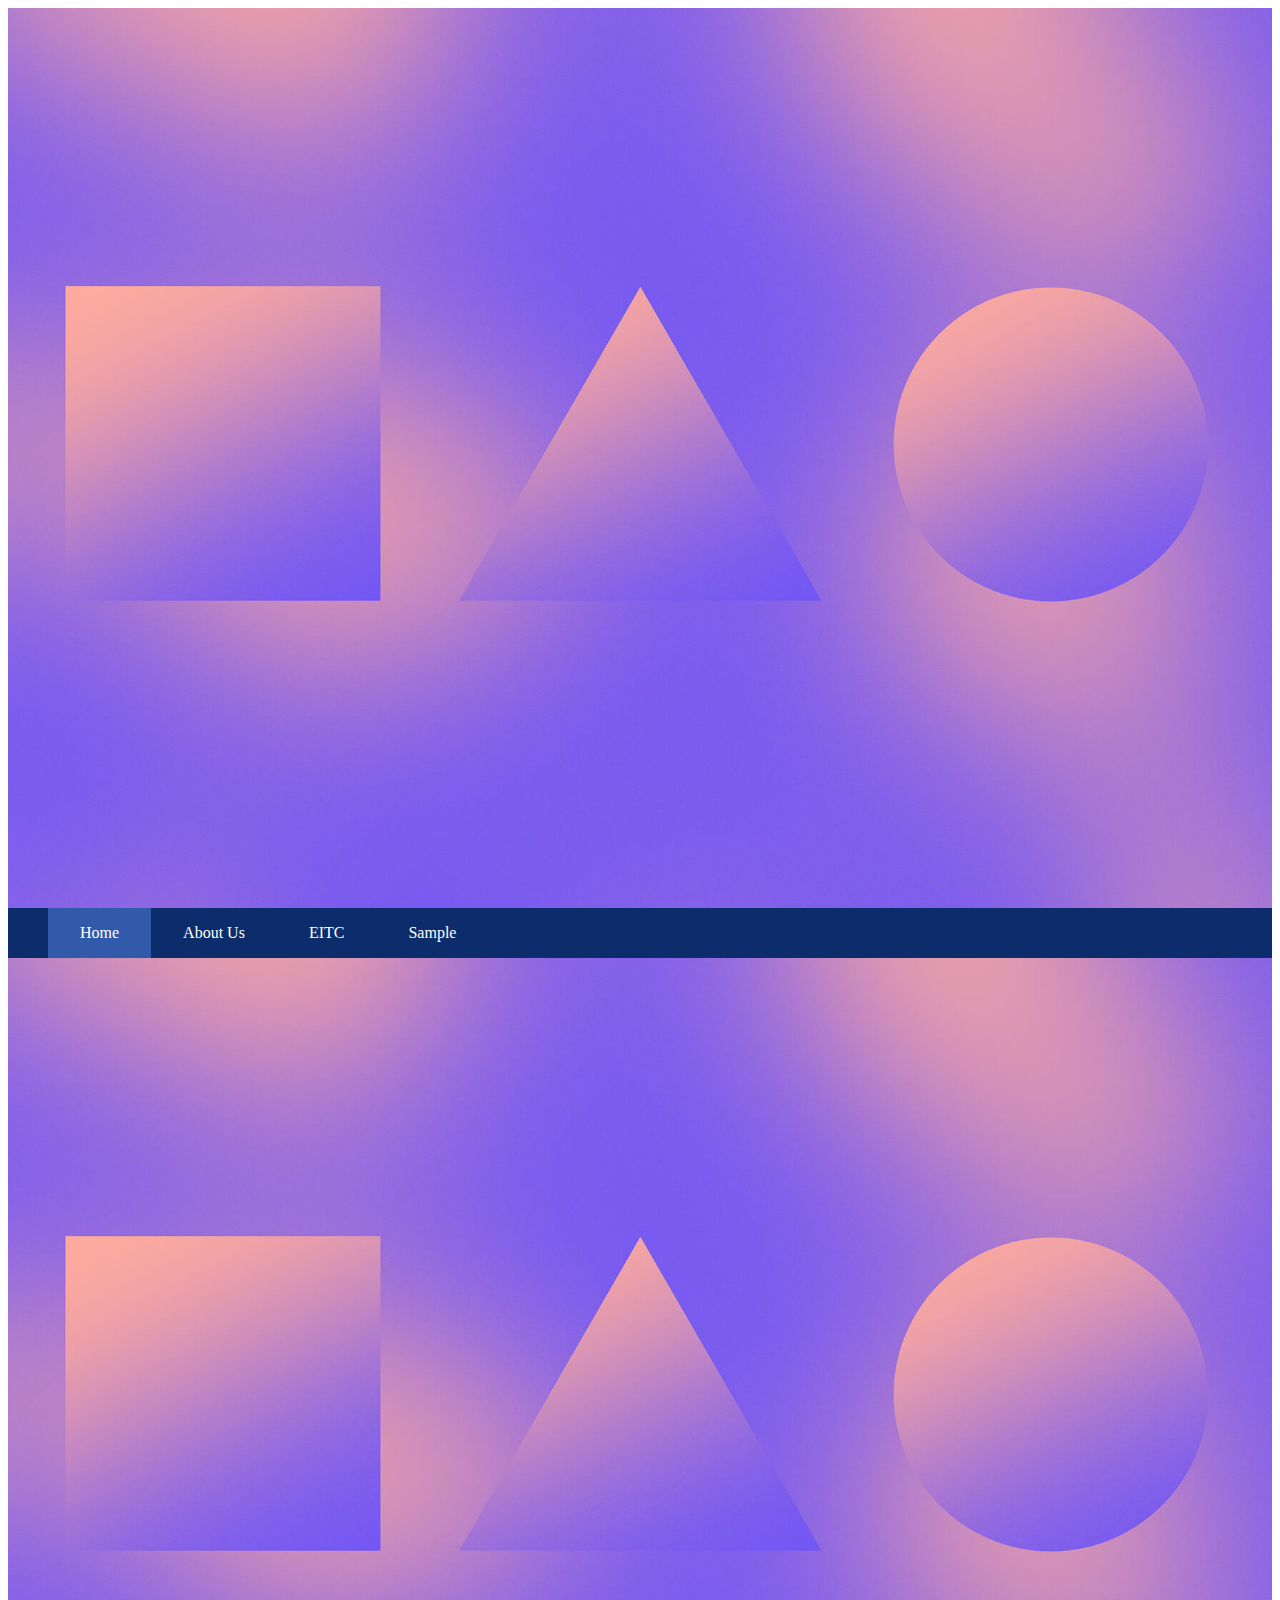
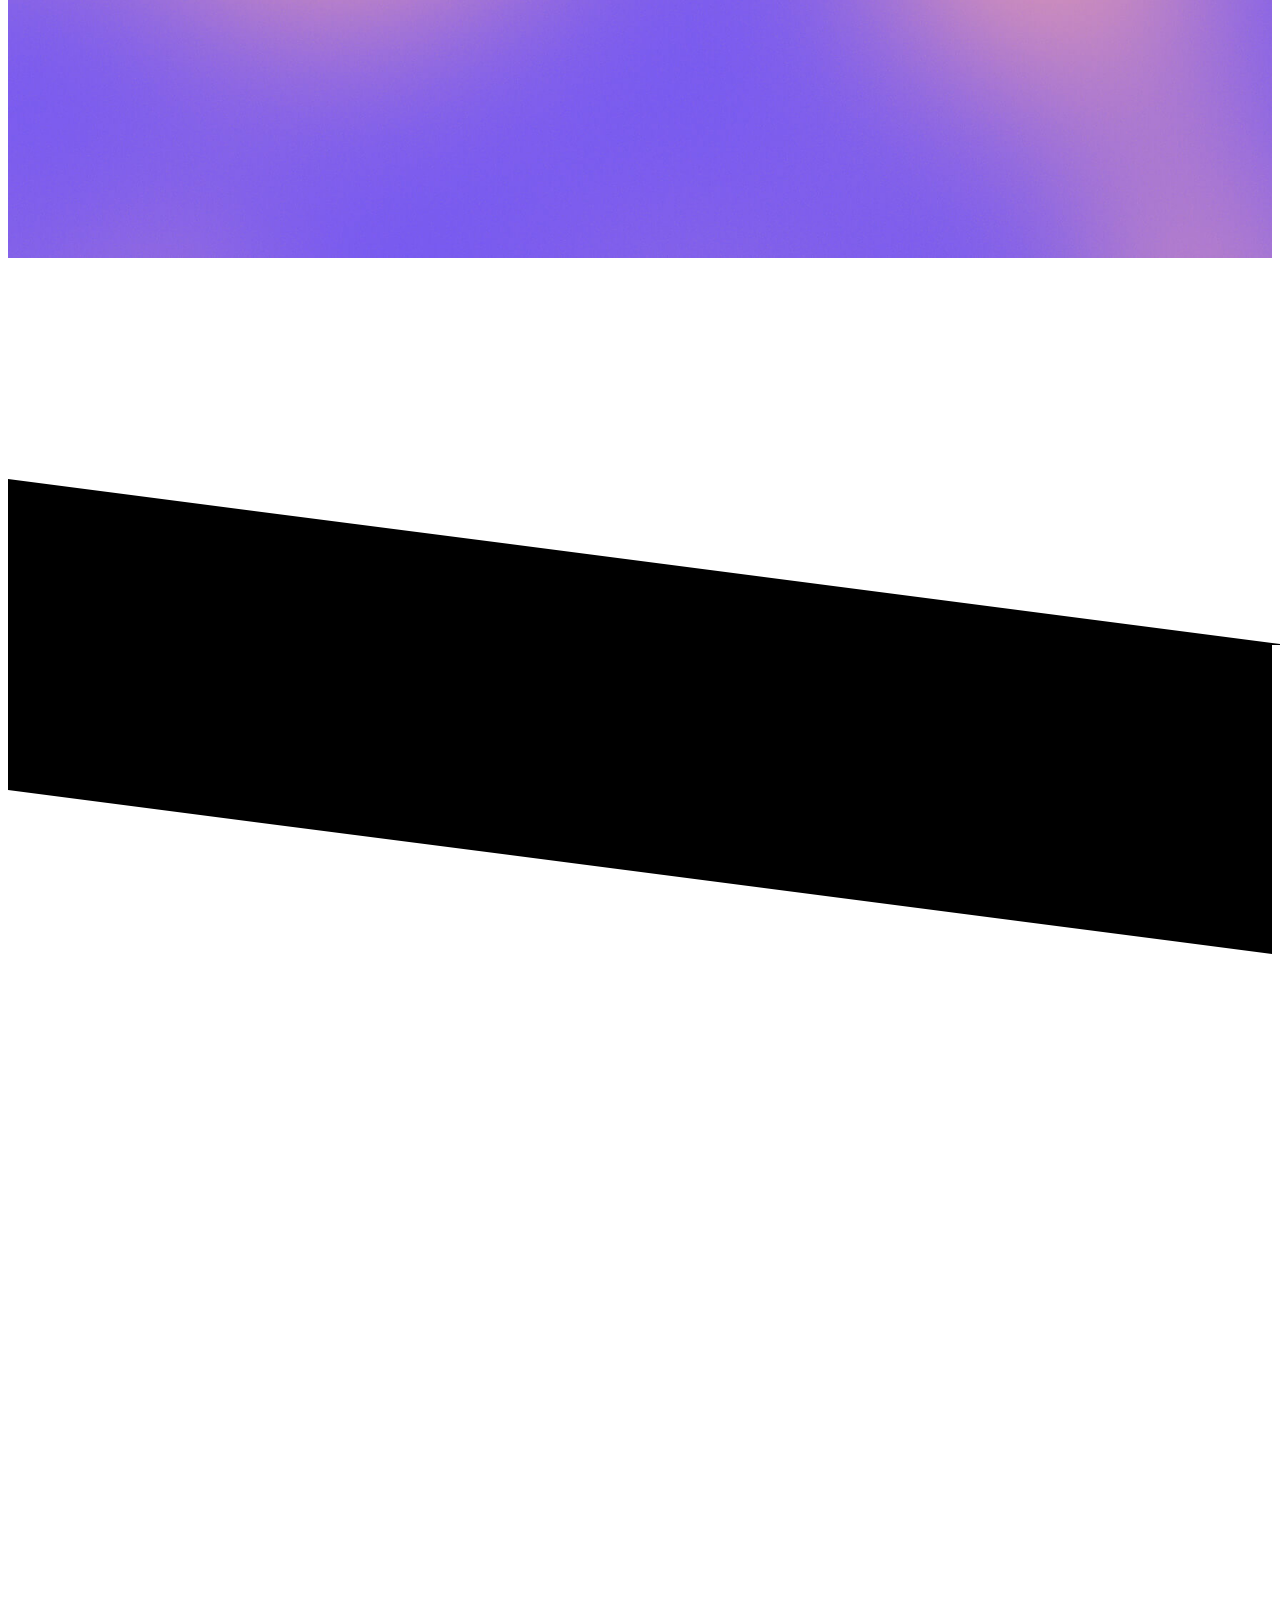
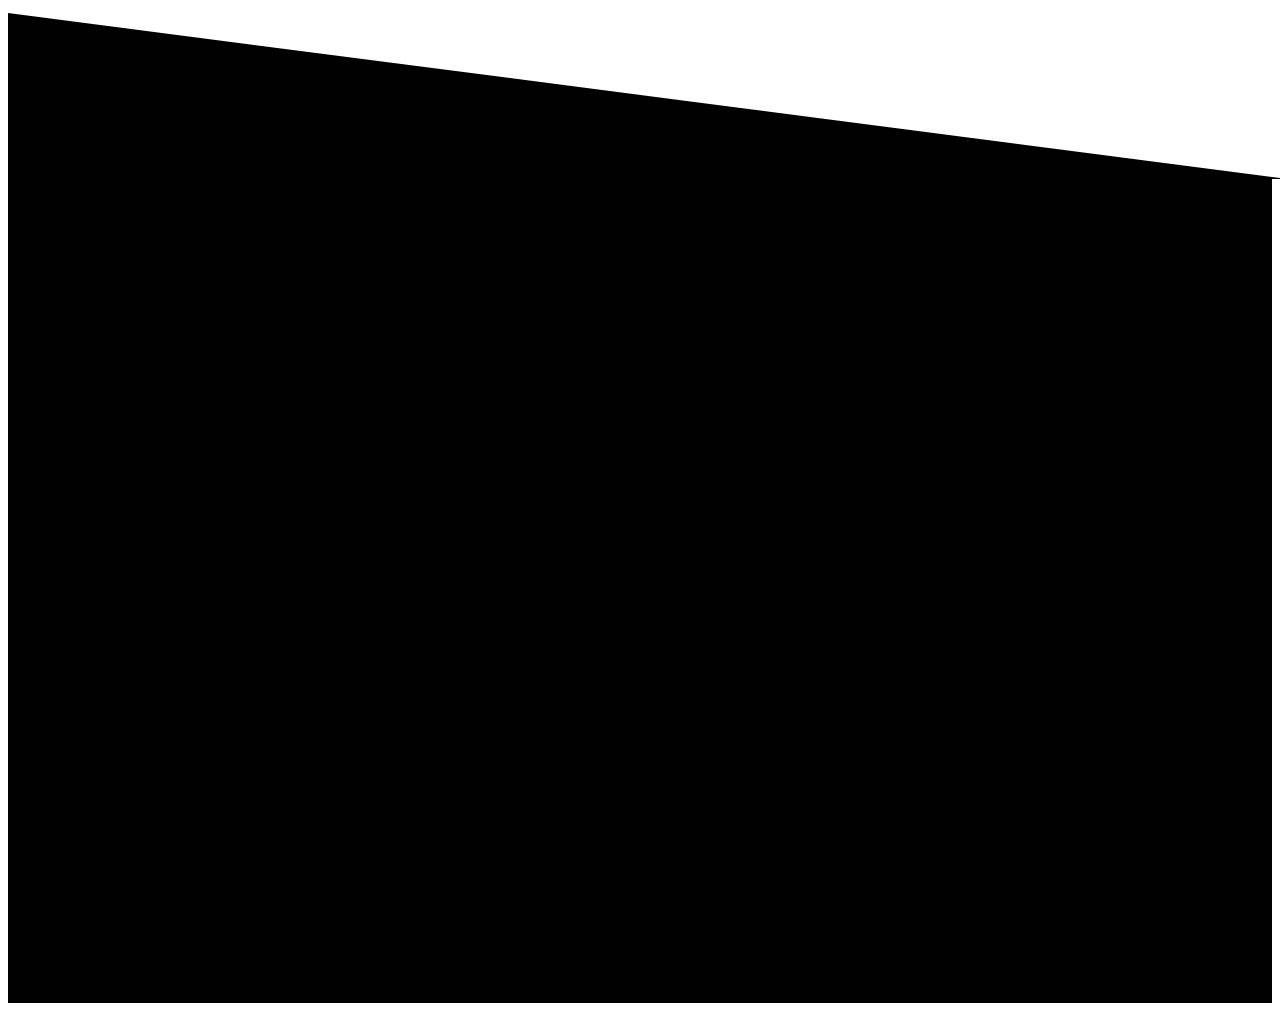
==== commit 3fd44c4f: "added navbar" ====
--- a/index.html
+++ b/index.html
@@ -7,6 +7,12 @@
     <!-- stylesheets -->
     <link rel="stylesheet" href="https://cdn.jsdelivr.net/npm/bootstrap@4.1.3/dist/css/bootstrap.min.css"
         integrity="sha384-MCw98/SFnGE8fJT3GXwEOngsV7Zt27NXFoaoApmYm81iuXoPkFOJwJ8ERdknLPMO" crossorigin="anonymous">
+    <link rel="stylesheet" href="css/background.css">
+    <link rel="stylesheet" href="css/animations.css">
+    <link rel="stylesheet" href="css/typography.css">
+    <link rel="stylesheet" href="css/content-box.css">
+    <link rel="stylesheet" href="css/navbar.css">
+    <!-- scripts -->
     <script src="https://code.jquery.com/jquery-3.3.1.slim.min.js"
         integrity="sha384-q8i/X+965DzO0rT7abK41JStQIAqVgRVzpbzo5smXKp4YfRvH+8abtTE1Pi6jizo"
         crossorigin="anonymous"></script>
@@ -16,11 +22,6 @@
     <script src="https://cdn.jsdelivr.net/npm/bootstrap@4.1.3/dist/js/bootstrap.min.js"
         integrity="sha384-ChfqqxuZUCnJSK3+MXmPNIyE6ZbWh2IMqE241rYiqJxyMiZ6OW/JmZQ5stwEULTy"
         crossorigin="anonymous"></script>
-    <link rel="stylesheet" href="css/background.css">
-    <link rel="stylesheet" href="css/animations.css">
-    <link rel="stylesheet" href="css/typography.css">
-    <link rel="stylesheet" href="css/content-box.css">
-    <title>SSELF</title>
     <script>
         document.addEventListener("DOMContentLoaded", function () {
             // Select all elements with the .content-box class
@@ -43,7 +44,7 @@
             checkScroll();  // Run the function on page load in case elements are already in view
         });
     </script>
-
+    <title>SSELF</title>
 </head>
 
 <body>
@@ -55,7 +56,16 @@
             </div>
         </div>
     </div>
-
+    <div class="container-fluid text-center bg blue">
+        <div class="container txt white">
+            <ul>
+                <li><a class="active" href="#">Home</a></li>
+                <li><a href="#">About Us</a></li>
+                <li><a href="#">EITC</a></li>
+                <li><a href="sample-info-page.html">Sample</a></li>
+            </ul>
+        </div>
+    </div>
 
     <div class="background container-fluid">
         <!-- First Row -->
--- a/css/navbar.css
+++ b/css/navbar.css
@@ -0,0 +1,47 @@
+ul {
+    list-style-type: none;
+    overflow: hidden;
+    background-color: #0c2c6c;
+    margin: 0;
+  }
+  
+  li {
+    float: left;
+  }
+  
+  li a {
+    display: block;
+    color: white;
+    text-align: center;
+    padding: 1em 2em;
+    text-decoration: none;
+  }
+  
+  li a:hover:not(.active) {
+    animation: fadeColor .3s forwards;
+    animation-timing-function: ease-in;
+    text-decoration: none;
+    color: white;
+  }
+
+  li a.active:hover {
+    text-decoration: none;
+    color: white;
+}
+
+  @keyframes fadeColor {
+    0% {
+        color: white;
+        background-color: #0c2c6c;
+    }
+    100% {
+        color: #fad653;
+        background-color: #143881;
+    }
+}
+  
+  .active {
+    background-color: #315aaa
+
+    ;
+  }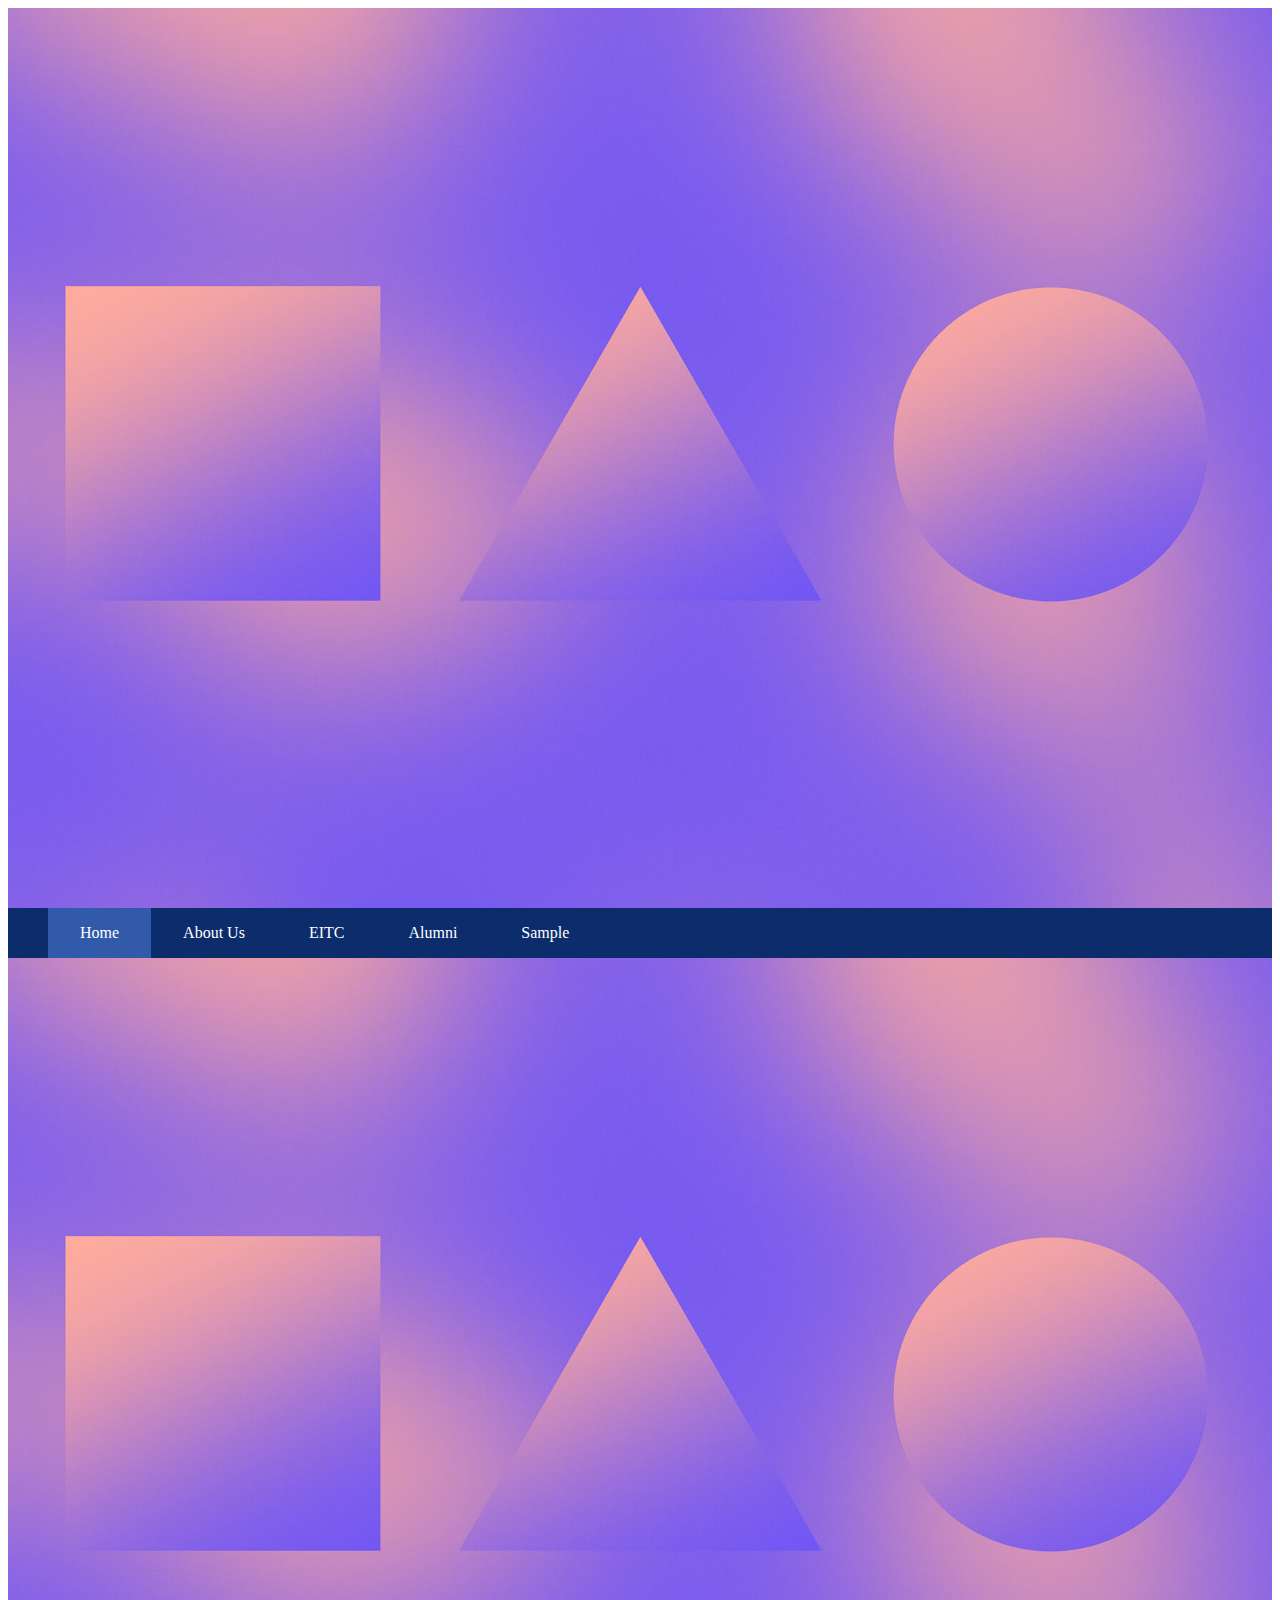
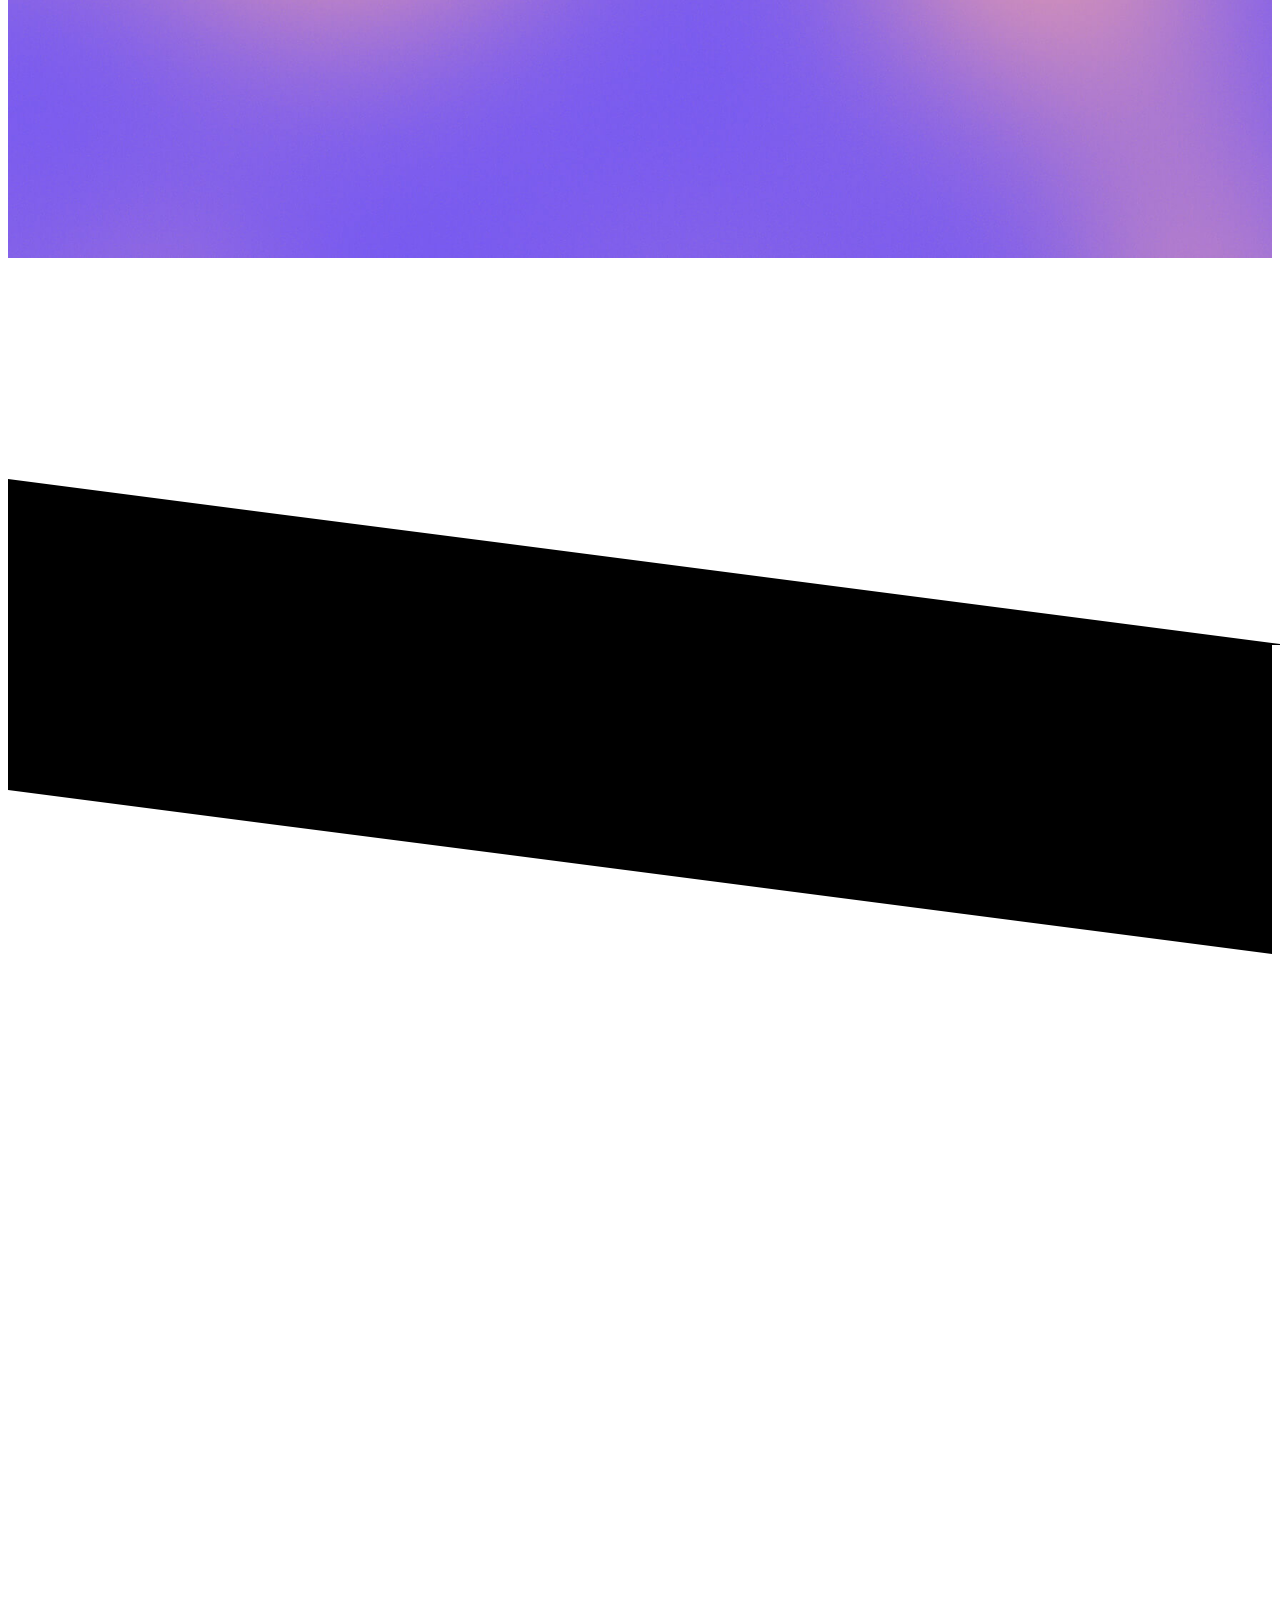
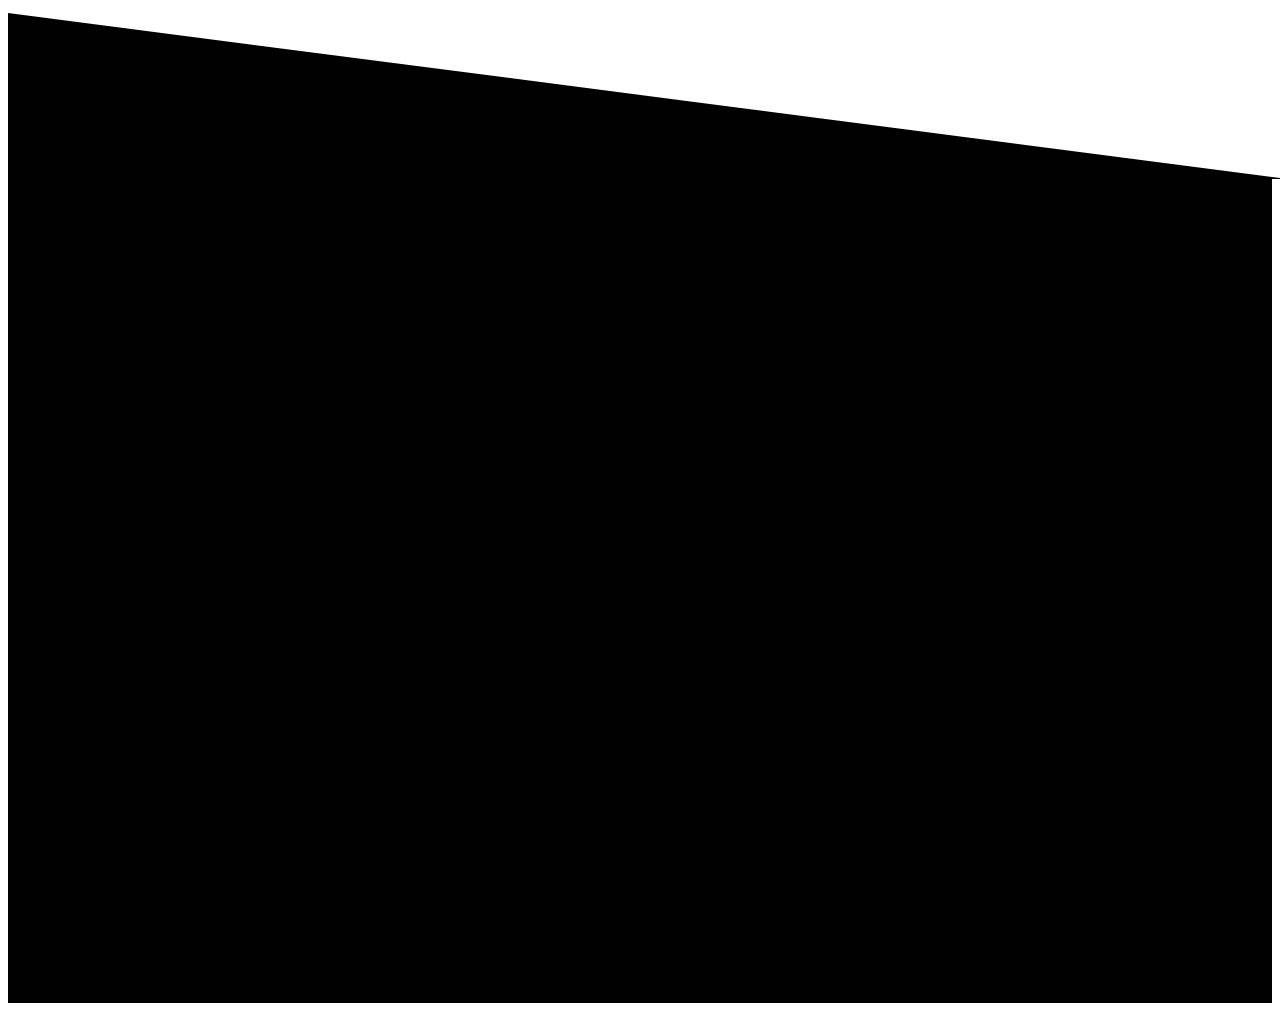
==== commit 0e53ec4b: "added alumni page" ====
--- a/index.html
+++ b/index.html
@@ -62,6 +62,7 @@
                 <li><a class="active" href="#">Home</a></li>
                 <li><a href="#">About Us</a></li>
                 <li><a href="#">EITC</a></li>
+                <li><a href="alumni.html">Alumni</a></li>
                 <li><a href="sample-info-page.html">Sample</a></li>
             </ul>
         </div>
--- a/css/content-box.css
+++ b/css/content-box.css
@@ -24,7 +24,6 @@
 content-box.max {
    max-width: 100vw;
 }
-
 
 .content-box {
     background: rgba(255, 255, 255, 0.8);
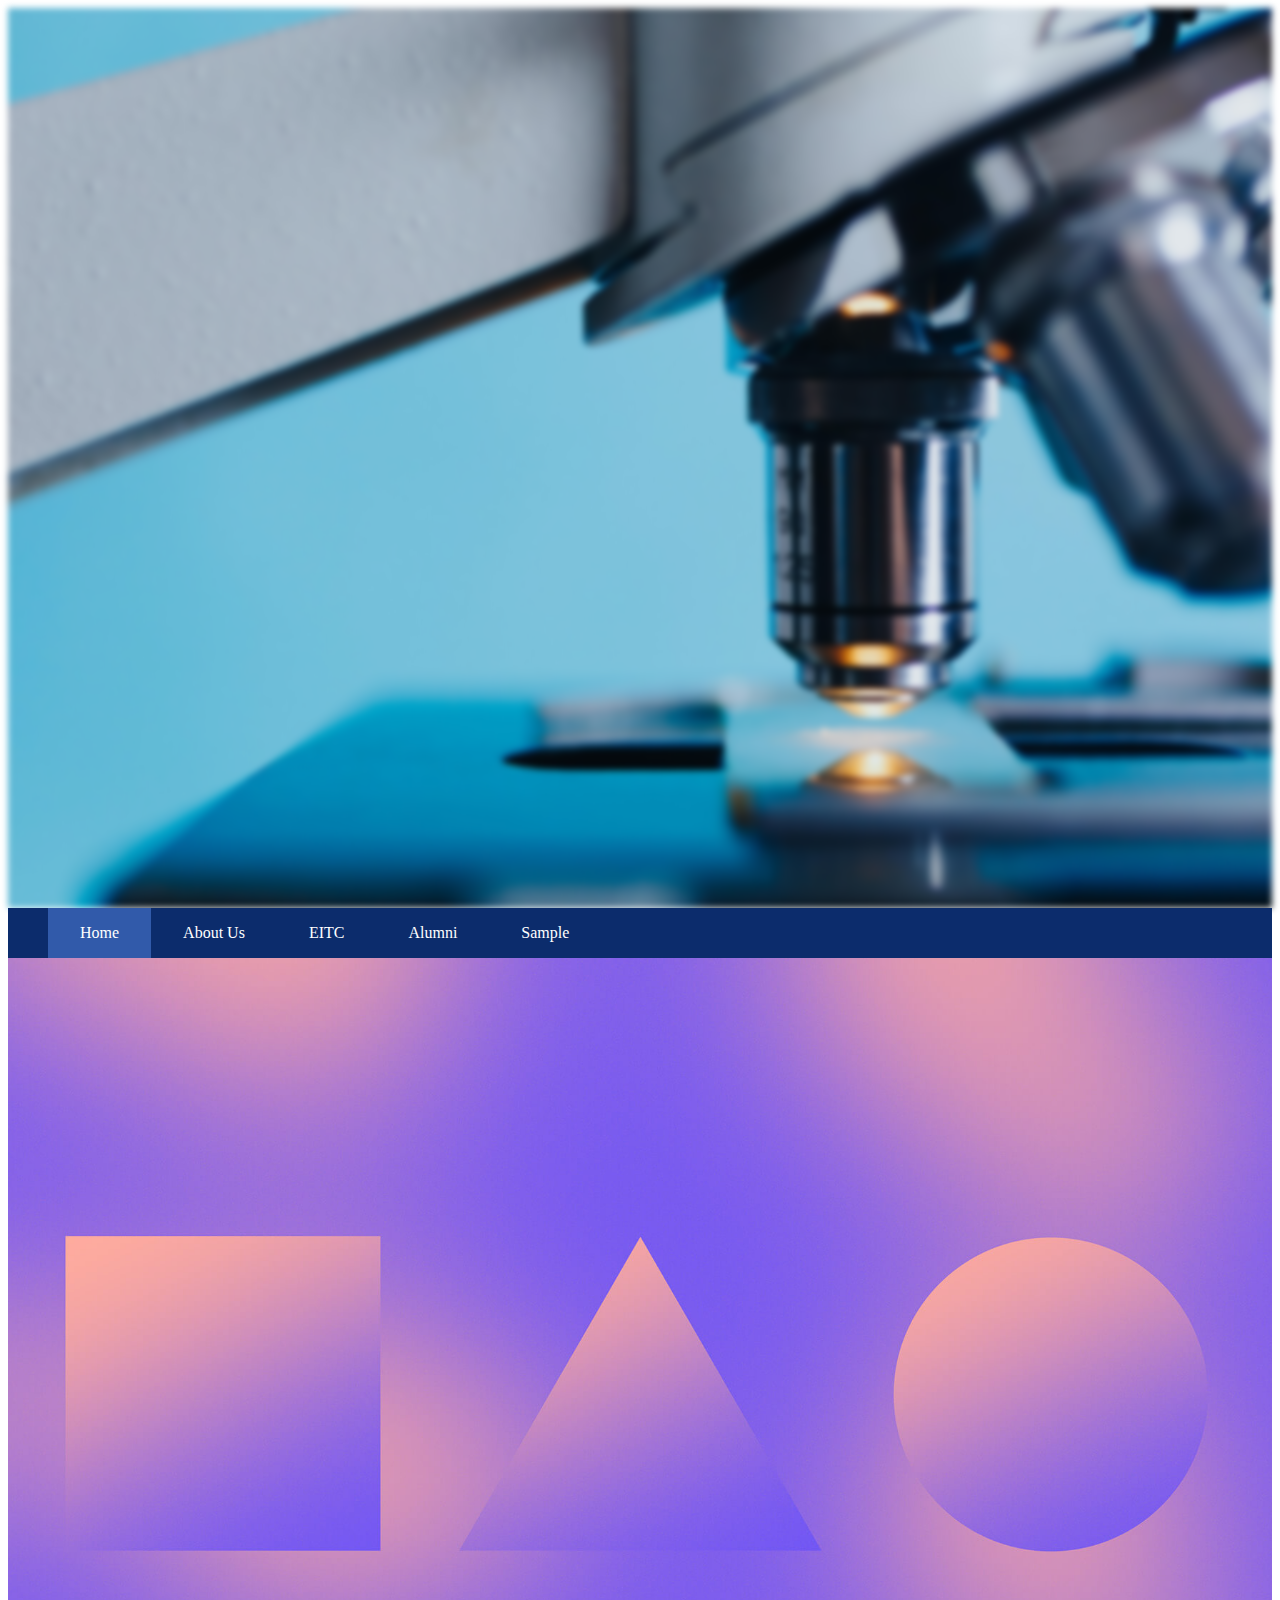
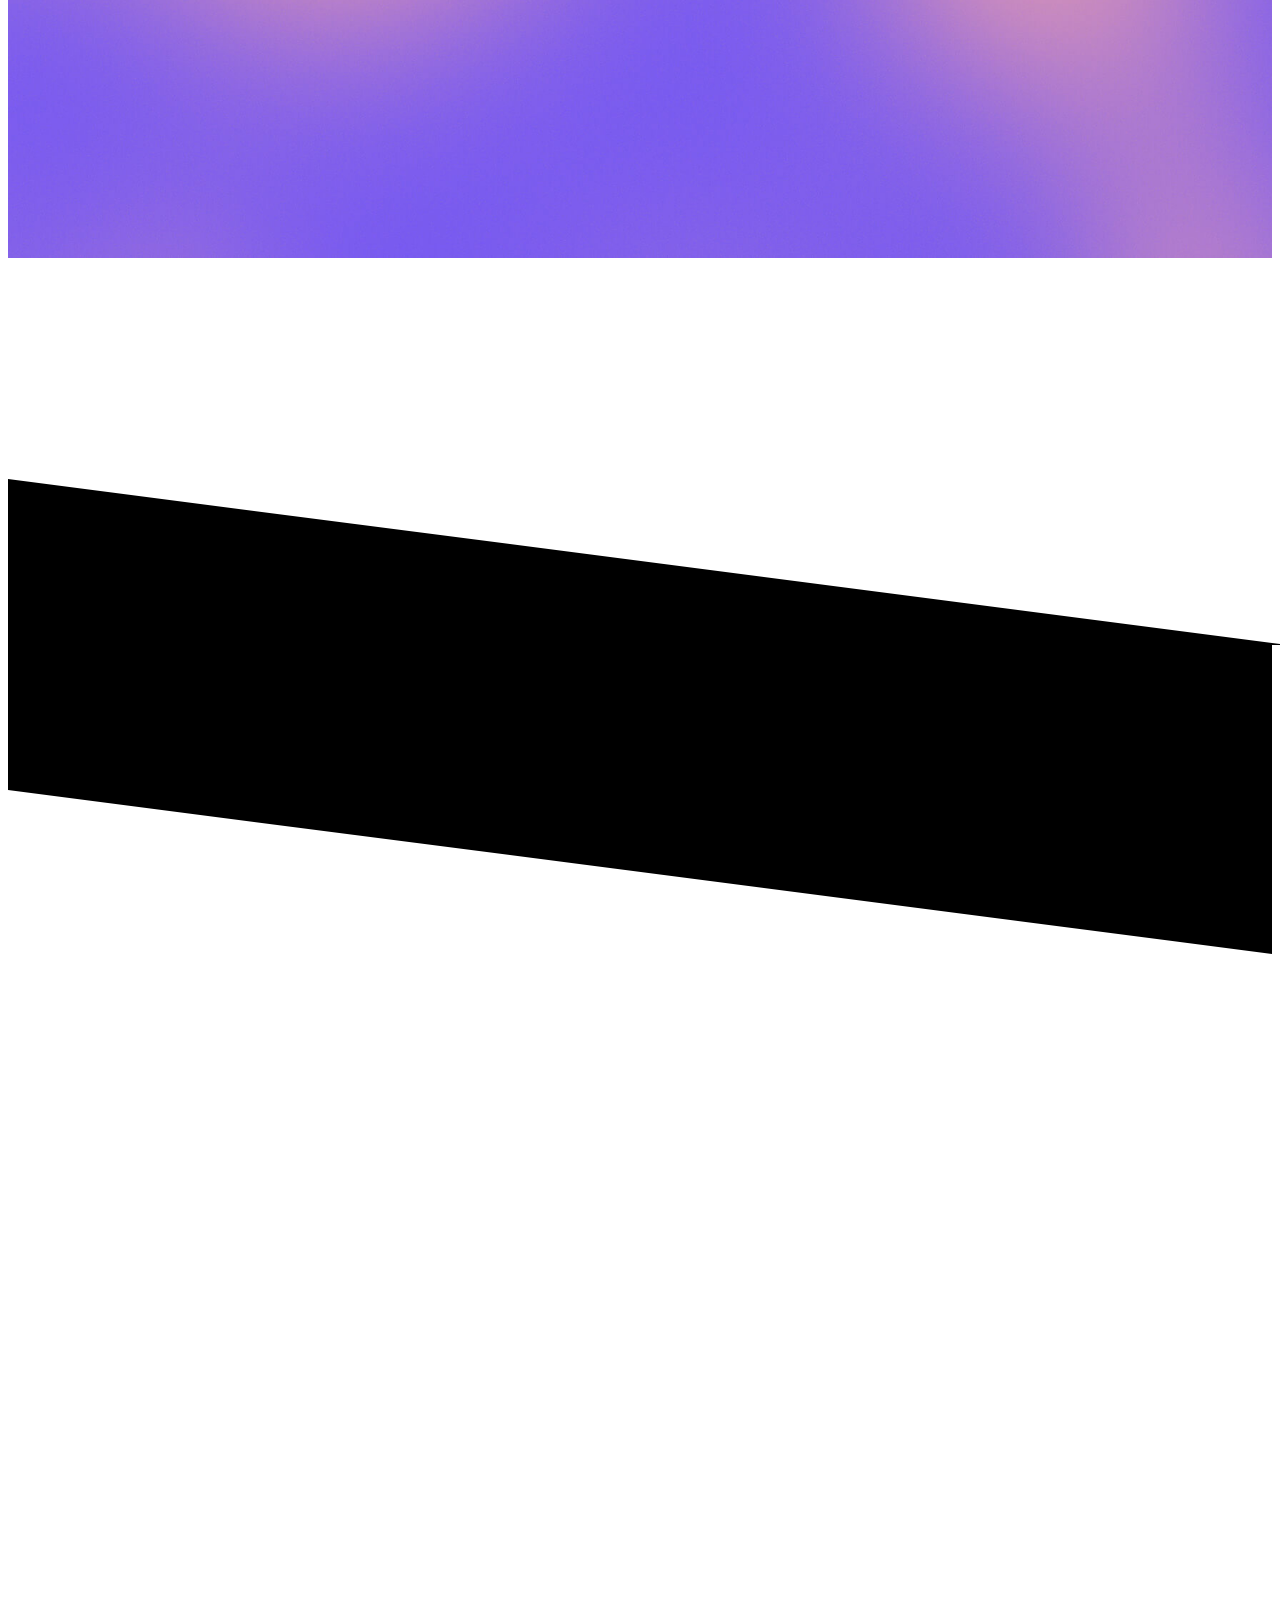
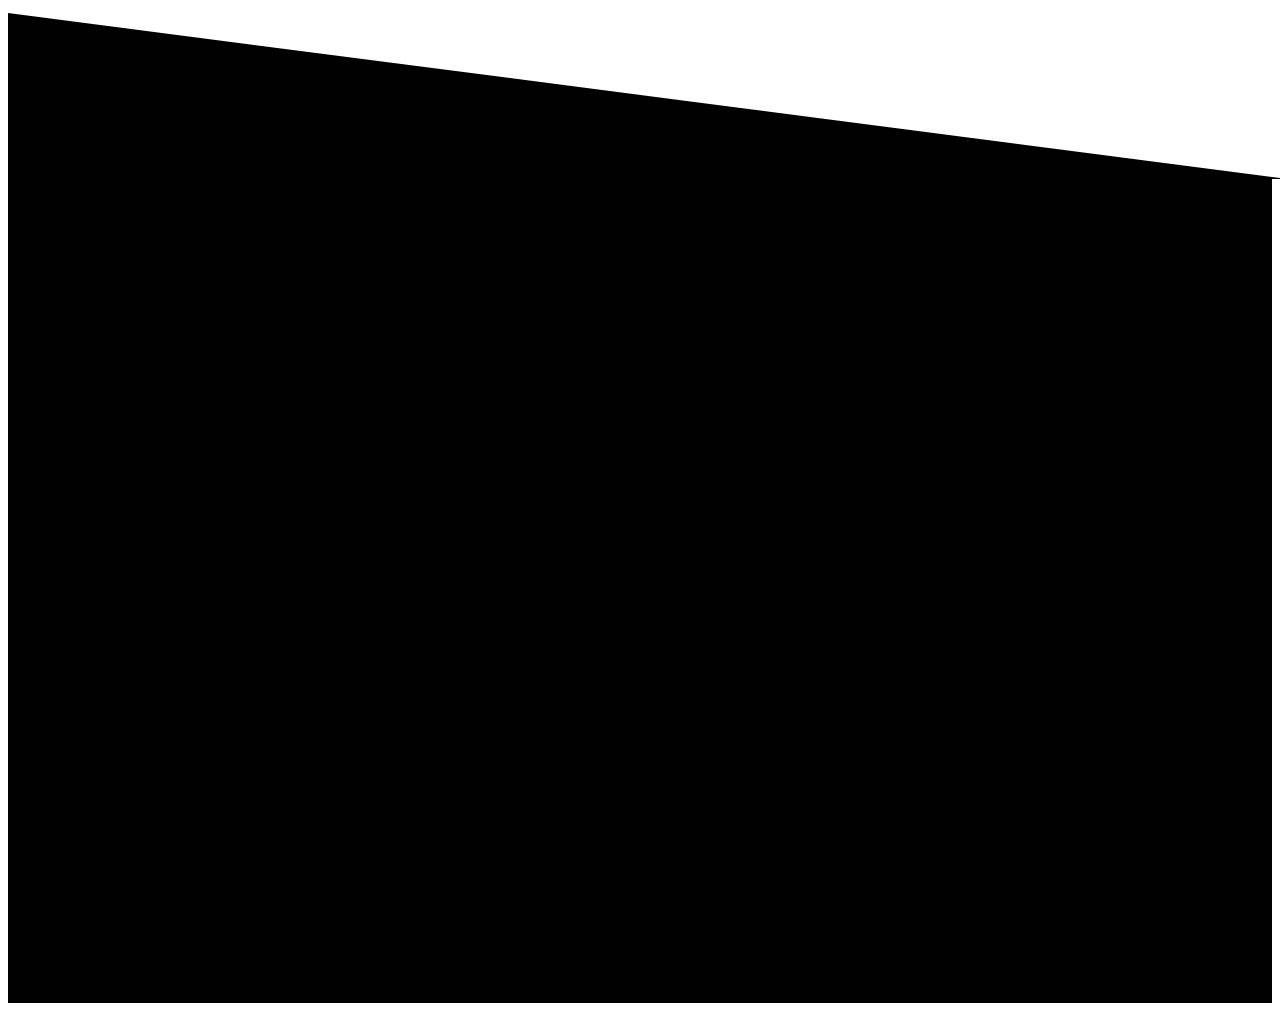
==== commit 0bcae8b9: "updated background css" ====
--- a/index.html
+++ b/index.html
@@ -12,6 +12,7 @@
     <link rel="stylesheet" href="css/typography.css">
     <link rel="stylesheet" href="css/content-box.css">
     <link rel="stylesheet" href="css/navbar.css">
+    <link rel="stylesheet" href="css/video.css">
     <!-- scripts -->
     <script src="https://code.jquery.com/jquery-3.3.1.slim.min.js"
         integrity="sha384-q8i/X+965DzO0rT7abK41JStQIAqVgRVzpbzo5smXKp4YfRvH+8abtTE1Pi6jizo"
@@ -49,10 +50,13 @@
 
 <body>
     <div class="background">
+        <img src="bgsample2.jpg" alt="Background Image" class="background-image blur">
         <div class="center-box">
             <div class="content-box fadeIn">
                 <h1>Welcome to SSELF</h1>
-                <p>Empowering students through STEM experiences. lore</p>
+                <p>Empowering students through STEM experiences. <br>Lorem ipsum dolor, sit amet consectetur adipisicing
+                    elit. Sunt maiores mollitia a quas ullam eligendi, aperiam aliquam quos optio unde, laboriosam ad
+                    alias eaque ex consequatur saepe, commodi obcaecati debitis?</p>
             </div>
         </div>
     </div>
@@ -68,37 +72,30 @@
         </div>
     </div>
 
-    <div class="background container-fluid">
+    <div class="background">
+        <img src="bgsample.jpeg" alt="Background Image" class="background-image">
         <!-- First Row -->
-        <div class="row py-4">
-            <div class="col-md-12">
-                <div class="d-flex justify-content-center">
-                    <content-box class="sm hidden">
-                        <h2>Box 1 Small</h2>
-                        <p>Lorem ipsum dolor sit, amet consectetur adipisicing elit. Suscipit omnis exercitationem
-                            corporis aperiam! Qui delectus recusandae, accusantium, aliquid illo eligendi soluta,
-                            tempore hic quaerat similique dicta ipsum quasi alias? Dolor!</p>
-                    </content-box>
-                </div>
-            </div>
-
-            <div class="col-md-12">
-                <div class="d-flex justify-content-center">
-                    <content-box class="md hidden">
-                        <h2>Box 2 Medium</h2>
-                        <p>Lorem ipsum dolor sit, amet consectetur adipisicing elit. Alias voluptatum quia illo vel
-                            itaque voluptas, inventore nam porro, minus hic iste, odit recusandae quibusdam suscipit
-                            praesentium provident quaerat atque facere?</p>
-                    </content-box>
-                </div>
-            </div>
-            <div class="col-md-12">
-                <div class="d-flex justify-content-center">
-                    <content-box class="lg hidden">
-                        <h2>Box 3 Large</h2>
-                        <p>Lorem ipsum dolor sit amet consectetur adipisicing elit. Accusamus ipsam voluptatibus
-                            deserunt dolorum odit nesciunt maxime amet magnam asperiores voluptates quia, fuga
-                            reprehenderit quidem assumenda, mollitia provident laborum nobis iusto!</p>
+        <div class="row py-4 justify-content-center v-center ">
+            <div class="col-md-8">
+                <div class="d-flex">
+                    <content-box class="max hidden">
+                        <div class="row">
+                            <div class="col-md-6">
+                                <div class="video-container">
+                                    <iframe src="https://www.youtube.com/embed/BHACKCNDMW8" allowfullscreen></iframe>
+                                </div>
+                            </div>
+                            <div class="col-md-6">
+                                <div class="v-center">
+                                    <h2>Advertisement</h2>
+                                    <p>Lorem ipsum dolor sit, amet consectetur adipisicing elit. Alias voluptatum quia
+                                        illo vel
+                                        itaque voluptas, inventore nam porro, minus hic iste, odit recusandae quibusdam
+                                        suscipit
+                                        praesentium provident quaerat atque facere?</p>
+                                </div>
+                            </div>
+                        </div>
                     </content-box>
                 </div>
             </div>
--- a/css/background.css
+++ b/css/background.css
@@ -1,8 +1,40 @@
 .background {
-    background: url('../bgsample.jpeg') no-repeat center center/cover;
     height: 100vh;
     position: relative;
     z-index: -1;
+}
+
+.background-image {
+    height: 100vh;
+    position: absolute;
+    z-index: -1;
+    width: 100%;
+    object-fit: cover;
+    /* This makes the image cover the entire container */
+    filter: blur(0px);
+}
+
+.background-image.blur {
+    filter: blur(3px);
+}
+
+.fixed-background {
+    background: url('../bgsample2.jpg') no-repeat center;
+    /* Replace with the path to your image */
+    background-attachment: fixed;
+    /* This is the magic that makes it stay put! */
+    background-position: center;
+    /* Centers the image */
+    background-repeat: no-repeat;
+    /* Prevents the image from tiling */
+    background-size: cover;
+    /* Makes the image cover the entire background */
+    height: 100%;
+    /* Make sure the background covers the full screen */
+    position: relative;
+    /* Important for layering content on top */
+    z-index: 0;
+    /* Puts the background behind other content by default */
 }
 
 .bg {
@@ -18,7 +50,7 @@
 }
 
 .bg.blue {
-    background-color:#0c2c6c;
+    background-color: #0c2c6c;
 }
 
 .seperator {
@@ -27,6 +59,7 @@
     border-right: 100vw solid transparent;
     border-bottom: 6vw solid transparent;
 }
+
 .seperator-white {
     width: 0;
     height: 0;
@@ -35,6 +68,7 @@
     margin-top: -13vw;
     z-index: 1;
 }
+
 .seperator-black {
     width: 0;
     height: 0;
--- a/css/typography.css
+++ b/css/typography.css
@@ -18,4 +18,10 @@
 
 .txt.white {
     color: white;
+}
+
+.blueGone,
+.blueGone:hover {
+    text-decoration: none;
+    color: black;
 }--- a/css/video.css
+++ b/css/video.css
@@ -0,0 +1,15 @@
+.video-container {
+    position: relative;
+    width: 100%;
+    padding-bottom: calc((9/16) * 100%);
+    margin-left: auto;
+    margin-right: auto;
+}
+
+.video-container iframe {
+    position: absolute;
+    top: 0;
+    left: 0;
+    width: 100%;
+    height: 100%;
+}